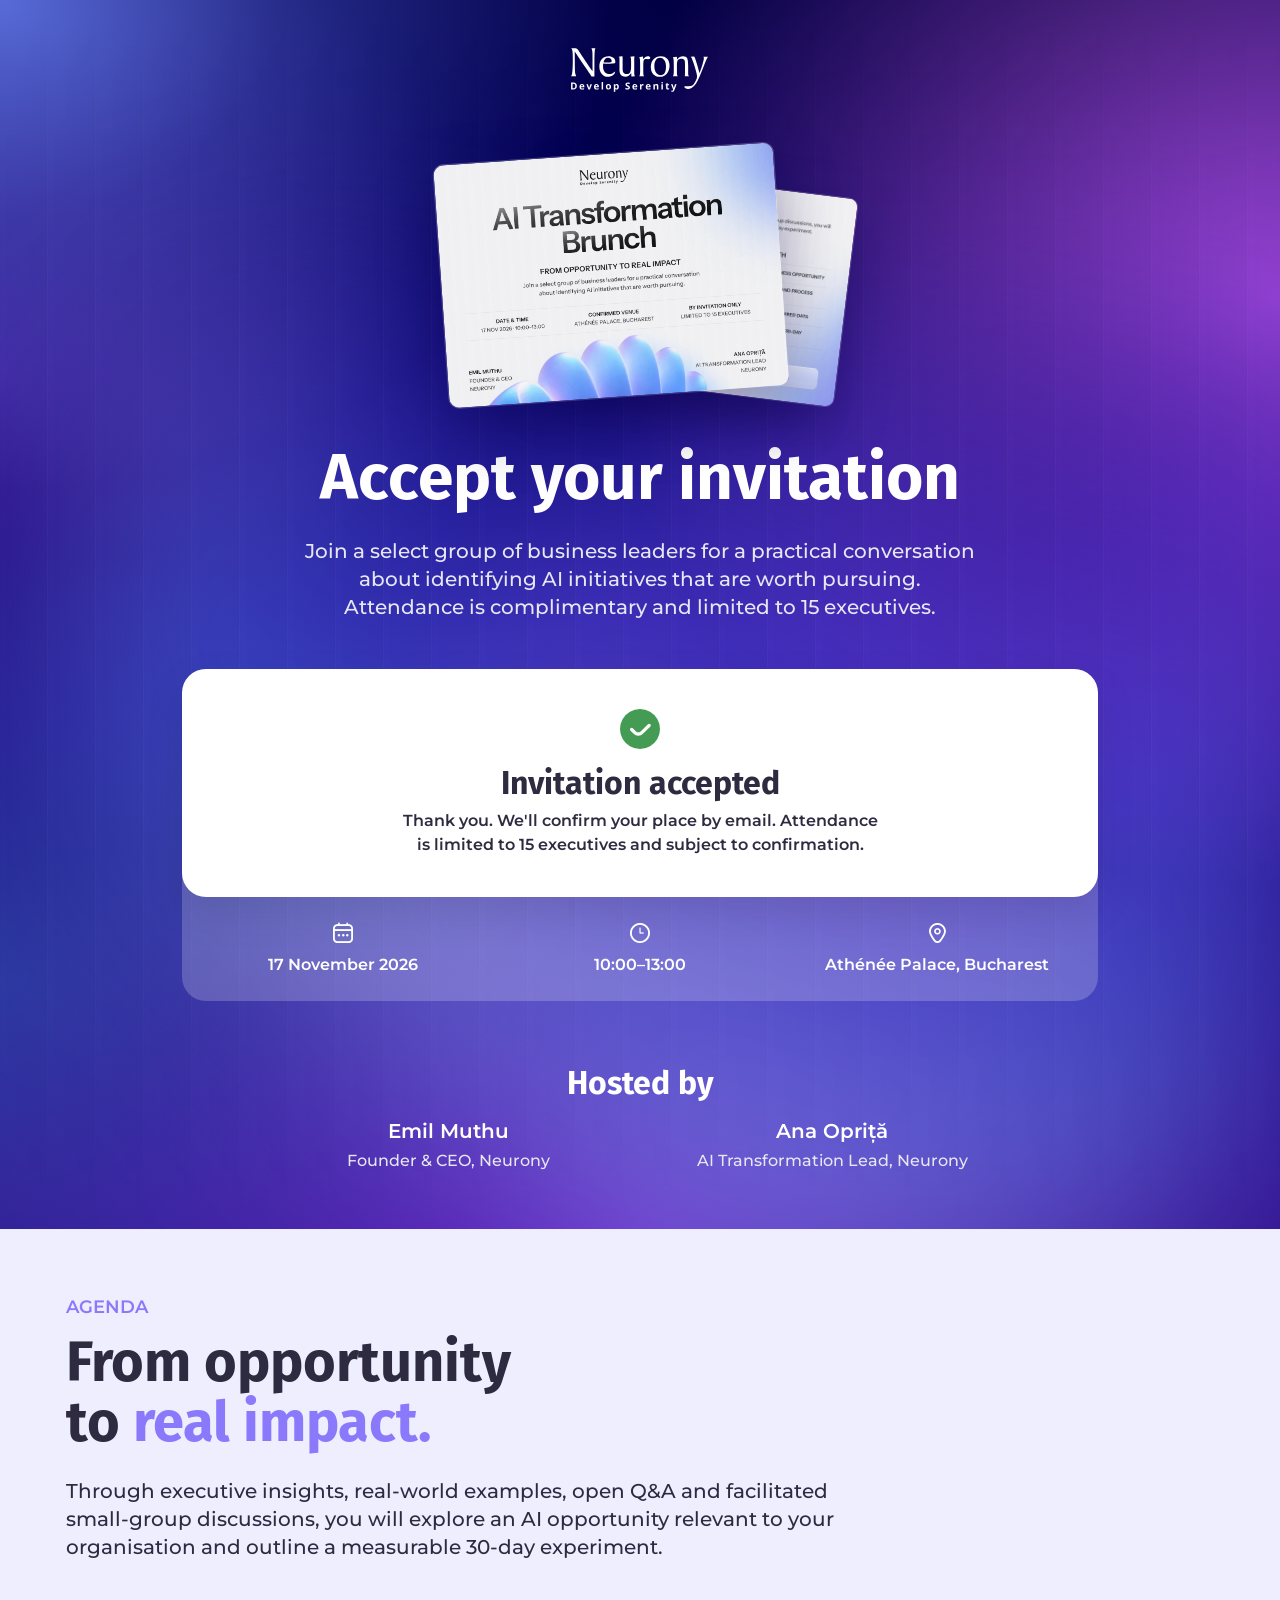
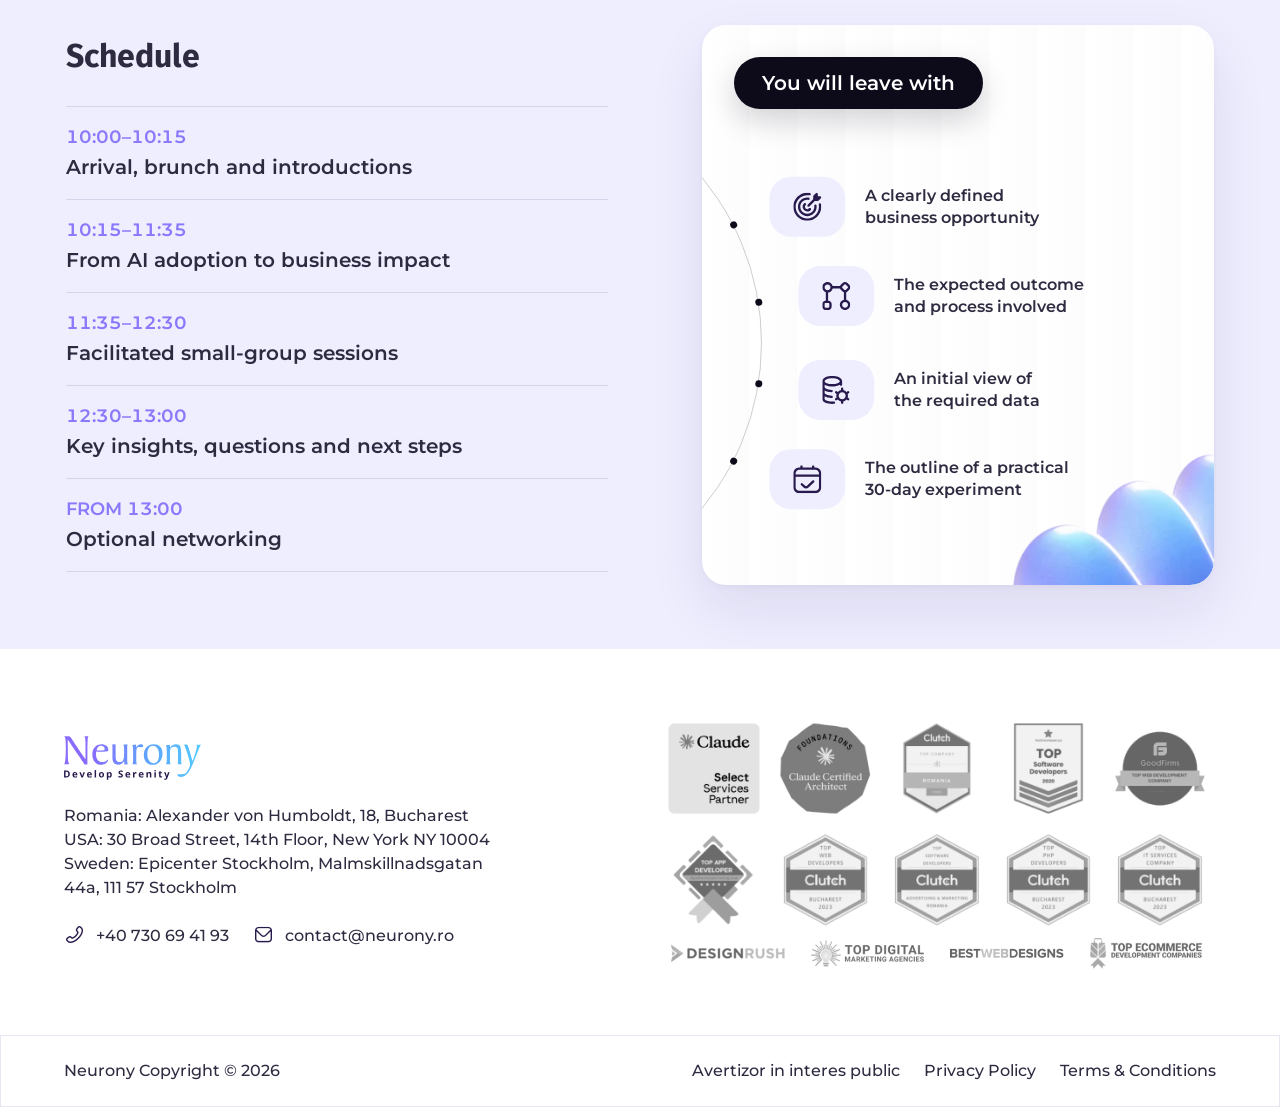
==== site/confirmed.html @ fe532a2b "AI Transformation Brunch landing page Invite and confirmation pages built from the Claude Design exp" ====
<!doctype html>
<html lang="en">
<head>
<meta charset="utf-8">
<meta name="viewport" content="width=device-width, initial-scale=1">
<title>Invitation accepted · AI Transformation Brunch · Neurony</title>
<meta name="description" content="Join a select group of business leaders on 17 November 2026 at Athénée Palace, Bucharest, for a practical conversation about AI initiatives worth pursuing.">
<meta name="robots" content="noindex">
<link rel="icon" href="favicon.svg" type="image/svg+xml">
<link rel="icon" href="favicon-32.png" sizes="32x32" type="image/png">
<link rel="apple-touch-icon" href="apple-touch-icon.png">
<meta name="theme-color" content="#070066">
<link rel="preconnect" href="https://fonts.googleapis.com">
<link rel="preconnect" href="https://fonts.gstatic.com" crossorigin>
<link rel="stylesheet" href="https://fonts.googleapis.com/css2?family=Fira+Sans:wght@500;600;700&amp;family=Montserrat:wght@500;600;700&amp;display=swap">
<link rel="stylesheet" href="css/neurony-base.css">
<link rel="stylesheet" href="css/brunch.css">
<script src="js/brunch.js" defer></script>
<style>body { margin: 0; }</style>
</head>
<body>
<div class="nw-page br-page">
<div class="nw-root">
<section class="br-hero nw-section">
<div aria-hidden="true" class="br-hero__bg">
<img alt="" class="br-hero__fan" src="img/brunch-fan.webp"/>
<span class="br-hero__lines"></span>
</div>
<div class="br-hero__inner">
<a aria-label="Neurony home" class="br-logo" href="index.html"><span aria-label="Neurony, Develop Serenity" class="nw-logo nw-logo--nav" role="img"><svg fill="none" viewbox="0 0 126 40" xmlns="http://www.w3.org/2000/svg"><g clip-path="url(#nw5_clip0_3077_2785)"><path d="M18.6353 0.131592C19.0101 0.631367 19.26 1.50597 19.3849 2.7554C19.6348 4.00483 19.6348 6.37876 19.6348 10.0021V21.1221C17.3858 18.1234 14.5121 13.8754 10.8888 8.37785C9.26452 6.00393 8.14003 4.25472 7.39037 3.13023C7.26543 2.88035 7.01554 2.63046 6.8906 2.25563C5.89106 0.881252 5.01645 0.131592 4.26679 0.131592H0.143663C0.76838 0.506424 1.14321 1.38103 1.26815 2.63046C1.51804 3.75495 1.64298 6.5037 1.64298 10.5019C1.64298 15.1248 1.51804 18.7481 1.26815 21.1221C1.01827 23.496 0.643436 25.1203 0.143663 25.745H4.76657C4.39174 24.9953 4.01691 23.9958 3.76702 22.7463C3.64208 21.372 3.51713 19.123 3.51713 15.9994L3.39219 3.13023C5.76611 6.62865 8.63981 11.0017 12.1382 16.1243C15.7616 21.247 17.8856 24.4955 18.7602 25.8699H21.384V12.6259C21.384 7.75314 21.509 4.62955 21.6339 3.00529C21.7589 1.50597 22.0087 0.506424 22.3836 0.131592H18.6353ZM99.3486 8.12797C98.474 8.62774 97.5994 9.3774 96.8498 10.3769L96.7248 8.87762C96.7248 8.50279 96.7248 8.25291 96.5999 7.87808L92.9765 8.25291C93.2264 8.50279 93.4763 9.00257 93.6012 10.0021C93.7262 10.8767 93.8511 12.7509 93.8511 15.6246V20.6223C93.8511 22.4964 93.7262 23.7459 93.6012 24.3706C93.4763 24.9953 93.2264 25.4951 92.9765 25.745H97.5994C97.2246 25.4951 96.9747 24.9953 96.8498 24.3706C96.7248 23.7459 96.7248 22.4964 96.7248 20.6223V16.874C96.7248 13.6255 96.9747 11.7513 97.5994 10.8767C98.2241 10.1271 99.2237 9.62728 100.723 9.62728C101.972 9.62728 102.847 10.0021 103.347 10.6268C103.847 11.1266 104.096 12.6259 104.096 14.8749V15.7495C104.096 17.7486 104.096 19.4978 104.096 21.1221C104.096 22.7463 103.972 24.2456 103.972 25.745H107.845C107.47 25.4951 107.22 25.1203 107.095 24.4955C106.97 23.9958 106.97 23.1212 106.97 21.7468V16.4992C106.97 12.7509 106.595 10.252 105.971 9.12751C105.346 8.00302 104.096 7.3783 102.472 7.3783C101.223 7.3783 100.223 7.62819 99.3486 8.12797ZM75.3595 10.1271C73.7353 11.8763 72.8607 14.2502 72.8607 17.1239C72.8607 19.9976 73.6103 22.2466 75.1096 23.8708C76.484 25.3701 78.4831 26.2447 81.1069 26.2447C83.8557 26.2447 85.9797 25.2452 87.479 23.371C89.1033 21.4969 89.9779 18.998 89.9779 15.8744C89.9779 13.2506 89.2282 11.1266 87.8539 9.62728C86.3545 8.12796 84.4804 7.3783 81.8566 7.3783C79.2328 7.3783 77.1087 8.25291 75.3595 10.1271ZM77.7335 22.4964C76.609 20.9971 76.1092 18.8731 76.1092 16.3742C76.1092 13.8754 76.609 12.1261 77.4836 10.8767C78.3582 9.50234 79.6076 8.87762 81.2319 8.87762C82.8561 8.87762 84.1056 9.62728 85.23 11.1266C86.2296 12.6259 86.7294 14.5001 86.7294 16.874C86.7294 19.4978 86.3545 21.372 85.4799 22.7463C84.7303 23.9958 83.4808 24.7454 81.9815 24.7454C80.2323 24.7454 78.733 23.9958 77.7335 22.4964ZM67.8629 8.12797C67.2382 8.50279 66.6135 9.25245 65.9888 10.252C65.9888 10.0021 65.9888 9.75223 65.8638 9.3774C65.8638 8.37785 65.614 7.75313 65.2391 7.75313C65.2391 7.75313 64.7393 7.87808 64.1146 8.00302C63.365 8.12796 62.7403 8.25291 62.2405 8.25291C62.6153 8.50279 62.7402 9.00257 62.8652 9.87717C62.9901 10.7518 63.1151 12.7509 63.1151 15.6246V20.6223C63.1151 22.4964 62.9901 23.7459 62.8652 24.3706C62.7402 24.9953 62.6153 25.4951 62.2405 25.745H66.8634C66.4885 25.4951 66.2387 24.9953 66.1137 24.3706C66.1137 23.7459 65.9888 22.7463 65.9888 21.247V16.2493C65.9888 13.5005 66.1137 11.8763 66.4886 11.1266C66.8634 10.3769 67.4881 10.0021 68.6126 10.0021L70.7366 10.1271C71.2364 10.1271 71.7362 10.0021 71.9861 9.75223C72.2359 9.62729 72.3609 9.25245 72.3609 8.87762C72.3609 8.50279 72.111 8.12796 71.7362 7.87808C71.3613 7.50325 70.8616 7.3783 70.2368 7.3783C69.3622 7.3783 68.6126 7.62819 67.8629 8.12797ZM53.9942 7.87808C54.3691 8.12796 54.494 8.50279 54.6189 9.12751C54.7439 9.62728 54.8688 10.6268 54.8688 12.0012V16.6241C54.8688 19.3729 54.494 21.247 53.8693 22.2466C53.3695 23.2461 52.245 23.7459 50.7457 23.7459C49.4963 23.7459 48.4967 23.371 47.9969 22.4964C47.3722 21.7468 47.1223 20.2475 47.1223 18.3733V8.87762C47.1223 8.25291 47.1223 7.87808 46.9974 7.62819C46.8725 7.50325 46.7475 7.3783 46.3727 7.3783C46.3727 7.3783 46.2477 7.3783 46.2477 7.50325L43.499 7.87808C43.7489 8.00302 43.9988 8.25291 44.1237 8.50279C44.2486 8.62774 44.2486 9.00257 44.2486 9.50234C44.2486 9.50234 44.2486 9.75223 44.2486 10.1271C44.2486 12.2511 44.2486 14.5001 44.2486 16.7491V17.4987C44.2486 19.3729 44.2486 20.7472 44.3736 21.6218C44.4985 22.3715 44.7484 23.1212 44.9983 23.6209C45.4981 24.4955 45.9979 25.1203 46.8725 25.4951C47.6221 25.9949 48.6217 26.2447 49.6212 26.2447C50.6208 26.2447 51.7452 25.8699 52.6198 25.2452C53.6194 24.6205 54.3691 23.8708 54.9938 22.7463L55.1187 25.745C55.1187 25.8699 55.1187 25.9949 55.2437 25.9949L58.4922 25.745C58.2423 25.4951 57.9924 24.9953 57.8675 24.2456C57.7425 23.6209 57.7425 22.3715 57.7425 20.4974V18.3733C57.7425 15.9994 57.7425 13.8754 57.7425 11.8763C57.7425 9.87717 57.8675 8.50279 57.8675 7.3783L53.9942 7.87808ZM28.2559 10.0021C26.6316 11.6264 25.882 14.0003 25.882 16.874C25.882 19.7477 26.6316 21.9967 28.131 23.6209C29.5053 25.3701 31.3795 26.2447 33.7534 26.2447C35.5026 26.2447 37.0019 25.745 38.2514 24.8704C39.5008 23.8708 40.2505 22.8713 40.2505 21.8717V21.372C39.3759 22.1216 38.6262 22.7463 37.7516 23.1212C37.0019 23.496 36.0024 23.7459 35.1278 23.7459C33.2536 23.7459 31.8793 22.9962 30.7548 21.7468C29.7552 20.4974 29.2555 18.6232 29.2555 16.4992C29.2555 15.9994 29.2555 15.6246 29.2555 15.2497C29.3804 14.8749 29.3804 14.5001 29.5053 14.1252C30.0051 14.2502 30.5049 14.2502 31.0047 14.2502C31.6294 14.2502 32.379 14.2502 33.3786 14.2502C36.752 14.2502 38.7511 14.1252 39.3759 13.8754C40.1255 13.7504 40.5003 13.2506 40.5003 12.6259C40.5003 11.1266 39.8756 9.87717 38.7511 8.87762C37.6266 7.87808 36.1273 7.3783 34.2532 7.3783C31.7543 7.3783 29.7552 8.25291 28.2559 10.0021ZM31.1296 10.0021C31.8793 9.12751 32.7539 8.75268 33.8784 8.75268C34.753 8.75268 35.6276 9.00257 36.2523 9.62728C36.877 10.252 37.1269 10.8767 37.1269 11.7513C37.1269 12.2511 37.0019 12.6259 36.5022 12.8758C36.1273 13.0008 35.0028 13.1257 33.2536 13.1257H31.0047L29.7552 13.0008C29.8802 11.7513 30.3799 10.7518 31.1296 10.0021ZM111.968 7.62819L109.219 8.00302C109.469 8.12796 109.844 8.50279 110.219 9.12751C110.469 9.75223 110.968 11.1266 111.718 13.2506C112.718 16.1243 113.467 18.8731 114.217 21.372C114.842 23.7459 115.091 25.3701 115.091 25.8699C115.091 26.7445 114.842 27.869 114.217 29.2434C113.717 30.4928 112.967 31.7422 111.968 32.9917C111.468 33.6164 110.843 34.1162 110.219 34.3661C109.594 34.6159 108.594 34.7409 107.22 34.7409H105.471C104.596 34.7409 104.096 34.7409 103.847 34.8658C103.597 34.9908 103.472 35.1157 103.472 35.3656C103.472 35.9903 103.847 36.3652 104.471 36.74C105.096 37.1148 105.971 37.3647 106.845 37.3647C109.094 37.3647 111.093 36.2402 112.967 33.9912C114.717 31.8672 116.841 27.7441 119.09 21.7468C119.589 20.3724 120.339 18.6232 121.214 16.4992C122.963 11.7513 124.212 8.87762 125.087 7.87808H120.964C121.089 8.12796 121.089 8.37785 121.214 8.62774C121.214 8.87762 121.339 9.12751 121.339 9.3774C121.339 10.252 120.964 11.8763 120.214 14.3751C119.465 16.874 118.59 19.7477 117.34 22.9962C116.841 21.1221 116.091 18.6232 115.341 15.7495C113.842 10.3769 112.843 7.62819 112.343 7.62819H111.968Z" fill="white"></path><path clip-rule="evenodd" d="M41.8153 32.8332C42.3868 32.8333 42.8424 33.0566 43.1639 33.5031C43.4943 33.9408 43.6551 34.5659 43.6551 35.3518C43.6551 35.8697 43.5744 36.3252 43.4227 36.7092C43.2708 37.0933 43.0562 37.3887 42.7703 37.5852C42.4935 37.7904 42.163 37.8889 41.7791 37.8889C41.2077 37.8888 40.7609 37.6746 40.4305 37.2639H40.3592C40.4038 37.6742 40.4305 37.9063 40.4305 37.969V39.9426H39.0994V32.9221H40.1805L40.368 33.5568H40.4305C40.7431 33.0745 41.1989 32.8332 41.8153 32.8332ZM41.3865 33.8957C41.0562 33.8957 40.8148 33.9942 40.6629 34.1994C40.5111 34.4049 40.4394 34.7359 40.4305 35.2004V35.343C40.4305 35.8698 40.5112 36.2446 40.6629 36.468C40.8237 36.6913 41.0647 36.8078 41.4041 36.8078C42.0026 36.8078 42.2977 36.3167 42.2977 35.3342C42.2977 34.8519 42.2259 34.4943 42.074 34.2531C41.9312 34.0121 41.699 33.8958 41.3865 33.8957Z" fill="white" fill-rule="evenodd"></path><path d="M93.7 35.6643C93.7804 35.9054 93.8344 36.1825 93.8612 36.5129H93.8885C93.9242 36.2093 93.9867 35.9321 94.076 35.6643L94.9774 32.9221H96.4071L94.3436 38.425C94.1561 38.9338 93.8881 39.3086 93.5311 39.5676C93.1828 39.8176 92.7718 39.9425 92.3074 39.9426C92.0752 39.9426 91.8511 39.916 91.6278 39.8713V38.8176C91.7885 38.8533 91.9676 38.8713 92.1551 38.8713C92.3873 38.8713 92.5927 38.7994 92.7713 38.6565C92.9499 38.5136 93.0842 38.2997 93.1824 38.0051L93.2625 37.7639L91.324 32.9221H92.7801L93.7 35.6643Z" fill="white"></path><path clip-rule="evenodd" d="M10.0262 32.8332C10.714 32.8332 11.2505 33.03 11.6346 33.4231C12.0184 33.816 12.2146 34.3516 12.2147 35.0481V35.6916H9.07111C9.08009 36.0665 9.19592 36.37 9.40119 36.5754C9.61556 36.7898 9.91081 36.8977 10.286 36.8977C10.5805 36.8976 10.8572 36.8703 11.116 36.8078C11.384 36.7453 11.6525 36.6469 11.9383 36.5129V37.5402C11.7062 37.6563 11.456 37.7454 11.1971 37.799C10.9292 37.8615 10.6074 37.8889 10.2235 37.8889C9.43743 37.8889 8.82924 37.6742 8.38264 37.2365C7.94516 36.8078 7.7225 36.1914 7.72248 35.3967C7.72248 34.5749 7.92781 33.9497 8.33869 33.5031C8.74056 33.0567 9.30292 32.8333 10.0262 32.8332ZM10.036 33.7795C9.75907 33.7795 9.5356 33.8694 9.37482 34.0481C9.21408 34.2267 9.1243 34.4765 9.09748 34.8068H10.9647C10.9646 34.4767 10.8753 34.2266 10.7059 34.0481C10.5452 33.8695 10.3216 33.7796 10.036 33.7795Z" fill="white" fill-rule="evenodd"></path><path clip-rule="evenodd" d="M23.2615 32.8332C23.9493 32.8332 24.4859 33.03 24.8699 33.4231C25.2537 33.816 25.45 34.3517 25.45 35.0481V35.6916H22.3065C22.3154 36.0665 22.4313 36.37 22.6365 36.5754C22.8509 36.7898 23.1462 36.8977 23.5213 36.8977C23.8158 36.8976 24.0925 36.8703 24.3514 36.8078C24.6194 36.7453 24.8878 36.6469 25.1737 36.5129V37.5402C24.9416 37.6563 24.6913 37.7454 24.4324 37.799C24.1646 37.8615 23.8427 37.8889 23.4588 37.8889C22.6728 37.8889 22.0646 37.6742 21.618 37.2365C21.1805 36.8078 20.9578 36.1915 20.9578 35.3967C20.9578 34.5749 21.1632 33.9497 21.574 33.5031C21.9759 33.0567 22.5383 32.8333 23.2615 32.8332ZM23.2703 33.7795C22.9937 33.7796 22.7709 33.8696 22.6102 34.0481C22.4494 34.2267 22.3597 34.4765 22.3328 34.8068H24.2C24.2 34.4765 24.1099 34.2267 23.9403 34.0481C23.7795 33.8695 23.5561 33.7795 23.2703 33.7795Z" fill="white" fill-rule="evenodd"></path><path clip-rule="evenodd" d="M34.2127 32.8332C34.6771 32.8332 35.0967 32.9315 35.4539 33.1369C35.8112 33.3424 36.0886 33.6368 36.2762 34.0119C36.4637 34.396 36.5613 34.8427 36.5613 35.3518C36.5613 36.1467 36.3562 36.7634 35.9363 37.219C35.5165 37.6655 34.9356 37.8889 34.1854 37.8889C33.7211 37.8888 33.3013 37.7817 32.9442 37.5764C32.5869 37.3709 32.3184 37.0757 32.1219 36.6916C31.9344 36.3076 31.8367 35.8608 31.8367 35.3518C31.8368 34.557 32.0421 33.9409 32.4617 33.4943C32.8726 33.0567 33.4624 32.8332 34.2127 32.8332ZM34.1942 33.9045C33.8372 33.9046 33.5873 34.021 33.4266 34.2619C33.2748 34.5031 33.1942 34.8695 33.1942 35.3518C33.1942 35.834 33.2748 36.2003 33.4266 36.4504C33.5874 36.6916 33.8466 36.8166 34.2039 36.8166C34.561 36.8165 34.8108 36.6915 34.9715 36.4504C35.1233 36.2003 35.2039 35.8341 35.2039 35.3518C35.2039 34.8695 35.1233 34.512 34.9715 34.2619C34.8107 34.021 34.5513 33.9045 34.1942 33.9045Z" fill="white" fill-rule="evenodd"></path><path d="M51.8973 31.3322C52.2278 31.3322 52.5409 31.3681 52.8446 31.4484C53.1482 31.5288 53.4604 31.6366 53.7908 31.7795L53.3533 32.8332C53.0142 32.6904 52.7288 32.5919 52.5145 32.5383C52.2913 32.4847 52.0676 32.4582 51.8533 32.4582C51.5943 32.4582 51.3975 32.5208 51.2635 32.6369C51.1297 32.753 51.0585 32.9134 51.0584 33.1008C51.0584 33.2168 51.085 33.324 51.1385 33.4133C51.201 33.5026 51.2811 33.5927 51.4061 33.6731C51.5222 33.7534 51.8081 33.9051 52.2635 34.1193C52.8618 34.4051 53.2638 34.691 53.4871 34.9768C53.7104 35.2625 53.8181 35.6108 53.8182 36.0305C53.8182 36.6021 53.6129 37.0584 53.202 37.3889C52.7822 37.7193 52.2099 37.8889 51.4686 37.8889C50.79 37.8888 50.1828 37.755 49.6649 37.5051V36.2453C50.0935 36.4418 50.46 36.5761 50.7547 36.6565C51.0582 36.7278 51.326 36.7717 51.576 36.7717C51.8706 36.7717 52.094 36.7098 52.2547 36.6027C52.4155 36.4866 52.4959 36.3163 52.4959 36.093C52.4959 35.9681 52.4599 35.8611 52.3885 35.7629C52.3171 35.6647 52.2187 35.566 52.0848 35.4768C51.9506 35.3874 51.674 35.2443 51.2547 35.0481C50.8706 34.8605 50.5752 34.6914 50.3787 34.5217C50.1823 34.352 50.031 34.1551 49.9149 33.9318C49.7987 33.7085 49.7362 33.4494 49.7362 33.1457C49.7362 32.583 49.9324 32.1362 50.3074 31.8147C50.6915 31.4932 51.2186 31.3323 51.8973 31.3322Z" fill="white"></path><path clip-rule="evenodd" d="M58.3182 32.8332C59.006 32.8332 59.5425 33.03 59.9266 33.4231C60.3104 33.816 60.5066 34.3517 60.5067 35.0481V35.6916H57.3631C57.3721 36.0666 57.4879 36.37 57.6932 36.5754C57.9076 36.7898 58.2028 36.8977 58.5779 36.8977C58.8725 36.8976 59.1492 36.8703 59.408 36.8078C59.676 36.7453 59.9445 36.6469 60.2303 36.5129V37.5402C59.9981 37.6564 59.7471 37.7454 59.4881 37.799C59.2203 37.8615 58.8991 37.8889 58.5154 37.8889C57.7294 37.8889 57.1212 37.6742 56.6746 37.2365C56.2371 36.8078 56.0145 36.1915 56.0145 35.3967C56.0145 34.5749 56.2198 33.9497 56.6307 33.5031C57.0326 33.0567 57.5949 32.8333 58.3182 32.8332ZM58.327 33.7795C58.0503 33.7796 57.8275 33.8696 57.6668 34.0481C57.5061 34.2267 57.4163 34.4765 57.3895 34.8068H59.2567C59.2566 34.4765 59.1666 34.2267 58.9969 34.0481C58.8361 33.8695 58.6127 33.7795 58.327 33.7795Z" fill="white" fill-rule="evenodd"></path><path clip-rule="evenodd" d="M70.5281 32.8332C71.2158 32.8333 71.7515 33.0301 72.1356 33.4231C72.5195 33.816 72.7166 34.3516 72.7166 35.0481V35.6916H69.5721C69.5811 36.0664 69.697 36.37 69.9022 36.5754C70.1165 36.7898 70.4118 36.8977 70.7869 36.8977C71.0817 36.8977 71.359 36.8703 71.618 36.8078C71.8858 36.7453 72.1536 36.6468 72.4393 36.5129V37.5402C72.2071 37.6563 71.957 37.7454 71.6981 37.799C71.4301 37.8616 71.1085 37.8889 70.7244 37.8889C69.9385 37.8889 69.3312 37.6742 68.8846 37.2365C68.4469 36.8078 68.2235 36.1916 68.2235 35.3967C68.2235 34.575 68.4288 33.9497 68.8397 33.5031C69.2416 33.0565 69.8046 32.8332 70.5281 32.8332ZM70.5369 33.7795C70.26 33.7795 70.0366 33.8694 69.8758 34.0481C69.7151 34.2267 69.6253 34.4765 69.5985 34.8068H71.4656C71.4656 34.4766 71.3764 34.2266 71.2069 34.0481C71.0461 33.8694 70.8227 33.7795 70.5369 33.7795Z" fill="white" fill-rule="evenodd"></path><path d="M88.1805 32.9221H89.5467V33.9231H88.1805V36.2717C88.1805 36.4591 88.2336 36.6023 88.3406 36.6916C88.4478 36.7809 88.591 36.8254 88.7606 36.8254C88.9928 36.8254 89.2699 36.7723 89.6004 36.674V37.6652C89.2699 37.8082 88.8591 37.8889 88.3768 37.8889C87.8498 37.8889 87.4568 37.7545 87.2156 37.4865C86.9745 37.2096 86.8494 36.8076 86.8494 36.2717V33.9231H86.2147V33.3606L86.9471 32.9133L87.3319 31.8859H88.1805V32.9221Z" fill="white"></path><path clip-rule="evenodd" d="M2.07502 31.4221C3.11999 31.4221 3.92429 31.6985 4.49592 32.2434C5.07641 32.7971 5.36213 33.5656 5.36213 34.5481C5.36213 35.602 5.06703 36.4064 4.46857 36.9602C3.8702 37.5227 3.00382 37.799 1.87873 37.799H0.0740433V31.4221H2.07502ZM1.42268 36.6828H2.00373C3.30746 36.6827 3.95966 35.9861 3.95979 34.5842C3.95979 33.2176 3.35214 32.5295 2.14631 32.5295H1.42268V36.6828Z" fill="white" fill-rule="evenodd"></path><path d="M16.367 35.7004C16.4741 36.0575 16.5365 36.3879 16.5633 36.7004H16.5906C16.6085 36.4236 16.6709 36.0843 16.7869 35.7004L17.7244 32.9221H19.118L17.2606 37.799H15.8934L14.036 32.9221H15.4295L16.367 35.7004Z" fill="white"></path><path d="M29.2977 37.799H27.9666V31.0109H29.2977V37.799Z" fill="white"></path><path d="M65.7479 32.8332C65.9263 32.8332 66.0781 32.8416 66.1942 32.8684L66.0965 34.1193C65.9893 34.0926 65.8548 34.0744 65.7029 34.0744C65.2743 34.0745 64.9439 34.1822 64.7117 34.4055C64.4707 34.6198 64.3543 34.9237 64.3543 35.3166V37.799H63.0233V32.9221H64.033L64.2293 33.7443H64.2918C64.4436 33.4675 64.6491 33.2529 64.908 33.0832C65.1671 32.9135 65.4442 32.8332 65.7479 32.8332Z" fill="white"></path><path d="M78.0028 32.8332C78.5742 32.8332 79.0029 32.9848 79.2977 33.2883C79.5924 33.6009 79.7351 34.0388 79.7352 34.6193V37.799H78.4051V34.9504C78.4051 34.602 78.3417 34.334 78.2166 34.1643C78.0916 33.9857 77.8957 33.8958 77.619 33.8957C77.2528 33.8957 76.9751 34.0207 76.8143 34.2707C76.6446 34.5208 76.5643 34.9325 76.5643 35.5041V37.799H75.2342V32.9221H76.2518L76.4305 33.5481H76.5018C76.6535 33.316 76.8592 33.137 77.118 33.0119C77.377 32.8958 77.6723 32.8332 78.0028 32.8332Z" fill="white"></path><path d="M83.8729 37.799H82.5418V32.9221H83.8729V37.799Z" fill="white"></path><path d="M83.2117 31.0109C83.6941 31.0109 83.9354 31.2256 83.9354 31.6633C83.9353 31.8686 83.8727 32.0297 83.7567 32.1457C83.6316 32.2617 83.4527 32.3147 83.2117 32.3147C82.7296 32.3146 82.4882 32.1007 82.4881 31.6633C82.4881 31.2257 82.7295 31.011 83.2117 31.0109Z" fill="white"></path></g><defs><clippath id="nw5_clip0_3077_2785"><rect fill="white" height="40" width="125.098"></rect></clippath></defs></svg></span></a>
<div aria-label="The AI Transformation Brunch invitation: front page and agenda" class="br-invite" role="img">
<img alt="" class="br-invite__page br-invite__page--back" src="img/brunch-invite-agenda.webp"/>
<img alt="" class="br-invite__page br-invite__page--front" src="img/brunch-invite-front.webp"/>
</div>
<div class="br-copy">
<h1 class="nw-h1 nw-text-default">Accept your invitation</h1>
<p class="nw-body-l-m nw-text-subtle br-copy__lead">Join a select group of business leaders for a practical conversation about identifying AI initiatives that are worth pursuing. Attendance is complimentary and limited to 15 executives.</p>
</div>
<div class="br-cta" id="br-reserve">
<div class="br-signup">
<div class="br-done" role="status">
<span class="br-done__icon"><svg aria-hidden="true" viewbox="0 0 300 300"><path d="M150 300Q109 300 74.5 280.0Q40 260 20.0 225.5Q0 191 0.0 150.0Q0 109 20.0 74.5Q40 40 74.5 20.0Q109 0 150.0 0.0Q191 0 225.5 20.0Q260 40 280.0 74.5Q300 109 300.0 150.0Q300 191 280.0 225.5Q260 260 225.5 280.0Q191 300 150 300ZM228 169 172 114Q158 100 137.5 100.0Q117 100 102 114L79 137Q75 141 75.0 146.0Q75 151 78.5 155.0Q82 159 87.5 159.0Q93 159 96 155L120 132Q127 125 137.0 125.0Q147 125 155 132L210 186Q214 190 219.0 190.0Q224 190 227.5 186.5Q231 183 231.0 177.5Q231 172 228 169Z" fill="currentColor" transform="matrix(1 0 0 -1 0 300)"></path></svg></span>
<div class="br-signup__copy">
<h2 class="nw-h3 nw-text-inverse">Invitation accepted</h2>
<p class="nw-body-m nw-text-inverse">Thank you. We'll confirm your place by email. Attendance is limited to 15 executives and subject to confirmation.</p>
</div>
</div>
</div>
<ul class="br-features">
<li><span aria-hidden="true" class="nw-icon" data-icon="calendar" style="--nw-icon-size: 24;"></span><span class="nw-body-m">17 November 2026</span></li>
<li><span aria-hidden="true" class="nw-icon" data-icon="clock-three" style="--nw-icon-size: 24;"></span><span class="nw-body-m">10:00–13:00</span></li>
<li><span aria-hidden="true" class="nw-icon" data-icon="marker" style="--nw-icon-size: 24;"></span><span class="nw-body-m">Athénée Palace, Bucharest</span></li>
</ul>
</div>
<div class="br-details">
<h2 class="nw-h3 nw-text-default br-details__label">Hosted by</h2>
<div class="br-details__item"><p class="nw-body-l nw-text-default">Emil Muthu</p><p class="nw-body-m-m nw-text-subtle">Founder &amp; CEO, Neurony</p></div>
<div class="br-details__item"><p class="nw-body-l nw-text-default">Ana Opriță</p><p class="nw-body-m-m nw-text-subtle">AI Transformation Lead, Neurony</p></div>
</div>
</div>
</section>
<section class="br-agenda nw-section nw-pad-y-s nw-bg-brand-subtle">
<div class="br-title">
<p class="nw-eyebrow nw-text-brand">Agenda</p>
<h2 class="nw-h2 nw-text-inverse">From opportunity to <span class="nw-text-brand">real impact.</span></h2>
<p class="nw-body-l-m nw-text-inverse br-title__lead">Through executive insights, real-world examples, open Q&amp;A and facilitated small-group discussions, you will explore an AI opportunity relevant to your organisation and outline a measurable 30-day experiment.</p>
</div>
<div class="br-cols">
<div class="br-col">
<h3 class="nw-h3 nw-text-inverse">Schedule</h3>
<ol class="br-sched">
<li class="br-sched__row"><span class="br-sched__time nw-eyebrow nw-text-brand">10:00–10:15</span><span class="br-sched__what">Arrival, brunch and introductions</span></li>
<li class="br-sched__row"><span class="br-sched__time nw-eyebrow nw-text-brand">10:15–11:35</span><span class="br-sched__what">From AI adoption to business impact</span></li>
<li class="br-sched__row"><span class="br-sched__time nw-eyebrow nw-text-brand">11:35–12:30</span><span class="br-sched__what">Facilitated small-group sessions</span></li>
<li class="br-sched__row"><span class="br-sched__time nw-eyebrow nw-text-brand">12:30–13:00</span><span class="br-sched__what">Key insights, questions and next steps</span></li>
<li class="br-sched__row"><span class="br-sched__time nw-eyebrow nw-text-brand">From 13:00</span><span class="br-sched__what">Optional networking</span></li>
</ol>
</div>
<div class="br-col">
<div class="br-lw">
<span aria-hidden="true" class="br-lw__bg">
<span class="br-lw__lines"></span>
<span class="br-lw__fan"><img alt="" src="img/brunch-fan.webp"/></span>
</span>
<h3 class="br-lw__title">You will leave with</h3>
<span aria-hidden="true" class="br-lw__arc"></span>
<ul class="br-lw__wheel">
<li class="br-lw__item" style="--a: -27;"><span aria-hidden="true" class="br-lw__tick"></span><span class="br-lw__row"><span class="br-lw__chip"><svg aria-hidden="true" class="br-row__svg" fill="currentColor" viewbox="0 0 24 24" xmlns="http://www.w3.org/2000/svg"><path d="M24,12c0,6.62-5.38,12-12,12S0,18.62,0,12,5.38,0,12,0c.73,0,1.47,.07,2.18,.2,.54,.1,.9,.62,.8,1.16-.1,.54-.62,.9-1.16,.8-.59-.11-1.21-.16-1.82-.16C6.49,2,2,6.49,2,12s4.49,10,10,10,10-4.49,10-10c0-.61-.06-1.22-.16-1.82-.1-.54,.26-1.06,.8-1.16,.55-.1,1.06,.26,1.16,.8,.13,.71,.2,1.45,.2,2.18ZM12.86,6.06c.55,.08,1.05-.3,1.13-.85s-.3-1.05-.85-1.13c-.38-.05-.76-.08-1.14-.08-4.41,0-8,3.59-8,8s3.59,8,8,8,8-3.59,8-8c0-.38-.03-.76-.08-1.14-.08-.55-.58-.93-1.13-.85-.55,.08-.93,.58-.85,1.13,.04,.28,.06,.57,.06,.86,0,3.31-2.69,6-6,6s-6-2.69-6-6,2.69-6,6-6c.29,0,.58,.02,.86,.06Zm-2.19,4.45c.41-.37,.45-1,.08-1.41-.37-.41-1-.45-1.41-.08-.85,.76-1.33,1.85-1.33,2.98,0,2.21,1.79,4,4,4,1.14,0,2.22-.49,2.98-1.33,.37-.41,.33-1.04-.08-1.41-.41-.37-1.04-.33-1.41,.08-.38,.42-.92,.67-1.49,.67-1.1,0-2-.9-2-2,0-.57,.24-1.11,.67-1.49Zm1.63-.22c-.39,.39-.39,1.02,0,1.41,.2,.2,.45,.29,.71,.29s.51-.1,.71-.29l4.71-4.71h2.59c.27,0,.52-.11,.71-.29l2-2c.29-.29,.37-.72,.22-1.09-.15-.37-.52-.62-.92-.62h-2V1c0-.4-.24-.77-.62-.92-.38-.16-.8-.07-1.09,.22l-2,2c-.19,.19-.29,.44-.29,.71v2.59l-4.71,4.71Z"></path></svg></span><span class="br-lw__label"><span class="br-lw__text">A clearly defined<br/>business opportunity</span></span></span></li>
<li class="br-lw__item" style="--a: -9;"><span aria-hidden="true" class="br-lw__tick"></span><span class="br-lw__row"><span class="br-lw__chip"><svg aria-hidden="true" class="br-row__svg" fill="currentColor" viewbox="0 0 24 24" xmlns="http://www.w3.org/2000/svg"><path d="m20.5,15.121v-6.357c.392-.142.762-.361,1.076-.675l1.564-1.564c1.145-1.145,1.145-3.007,0-4.151l-1.564-1.564c-1.146-1.146-3.008-1.144-4.151,0l-1.564,1.564c-.309.309-.531.677-.675,1.076h-6.322c-.476-1.973-2.245-3.449-4.363-3.449C2.019,0,0,2.019,0,4.5c0,1.953,1.258,3.602,3,4.224v7.276h-.199c-1.544,0-2.801,1.256-2.801,2.8v2.4c0,1.544,1.257,2.8,2.801,2.8h2.399c1.544,0,2.8-1.256,2.8-2.8v-2.4c0-1.544-1.256-2.8-2.8-2.8h-.2v-7.051c1.927-.217,3.492-1.635,3.895-3.501h6.29c.144.399.366.767.675,1.076l1.564,1.564c.314.314.683.533,1.075.675v6.357c-2,.457-3.5,2.242-3.5,4.379,0,2.481,2.019,4.5,4.5,4.5s4.5-2.019,4.5-4.5c0-2.137-1.5-3.922-3.5-4.379Zm-14.5,3.679v2.4c0,.441-.358.8-.8.8h-2.399c-.441,0-.801-.358-.801-.8v-2.4c0-.441.359-.8.801-.8h2.399c.441,0,.8.358.8.8Zm-1.5-11.8c-1.379,0-2.5-1.122-2.5-2.5s1.121-2.5,2.5-2.5,2.5,1.122,2.5,2.5-1.121,2.5-2.5,2.5Zm12.774-1.89c-.177-.177-.273-.412-.273-.662s.097-.485.273-.662l1.564-1.564c.177-.177.412-.274.662-.274s.484.097.661.274l1.564,1.564c.177.177.274.412.274.662s-.098.485-.274.662l-1.564,1.564c-.354.354-.971.353-1.323,0l-1.564-1.564Zm2.226,16.89c-1.379,0-2.5-1.121-2.5-2.5s1.121-2.5,2.5-2.5,2.5,1.121,2.5,2.5-1.121,2.5-2.5,2.5Z"></path></svg></span><span class="br-lw__label"><span class="br-lw__text">The expected outcome<br/>and process involved</span></span></span></li>
<li class="br-lw__item" style="--a: 9;"><span aria-hidden="true" class="br-lw__tick"></span><span class="br-lw__row"><span class="br-lw__chip"><svg aria-hidden="true" class="br-row__svg" fill="currentColor" viewbox="0 0 24 24" xmlns="http://www.w3.org/2000/svg"><path d="m22.696 19.134-.974-.562c.166-.497.278-1.019.278-1.572s-.111-1.075-.278-1.572l.974-.562c.478-.276.642-.888.366-1.366s-.887-.643-1.366-.366l-.973.562c-.705-.794-1.644-1.375-2.723-1.594v-1.101c0-.552-.448-1-1-1s-1 .448-1 1v1.101c-1.079.22-2.018.801-2.723 1.594l-.973-.562c-.48-.277-1.09-.111-1.366.366-.276.479-.112 1.09.366 1.366l.974.562c-.166.497-.278 1.019-.278 1.572s.111 1.075.278 1.572l-.974.562c-.478.276-.642.888-.366 1.366.278.482.896.639 1.366.366l.973-.562c.705.794 1.644 1.375 2.723 1.594v1.101c0 .553.448 1 1 1s1-.447 1-1v-1.101c1.079-.22 2.018-.801 2.723-1.594l.973.562c.47.273 1.088.116 1.366-.366.276-.479.112-1.09-.366-1.366zm-5.696.866c-1.654 0-3-1.346-3-3s1.346-3 3-3 3 1.346 3 3-1.346 3-3 3zm-7.086 1.939c-.457.039-.93.061-1.414.061-4.206 0-6.5-1.463-6.5-2.214v-2.328c1.426.886 3.515 1.458 5.969 1.534h.031c.538 0 .982-.428.999-.97.017-.552-.417-1.013-.969-1.03-3.736-.114-6.031-1.528-6.031-2.492v-2.042c1.426.886 3.515 1.458 5.969 1.534h.031c.538 0 .982-.428.999-.97.017-.552-.417-1.013-.969-1.03-3.736-.115-6.031-1.529-6.031-2.493v-2.041c1.535.954 3.835 1.541 6.5 1.541s4.965-.588 6.5-1.541v.041c0 .552.448 1 1 1s1-.448 1-1v-3c.002-2.564-3.652-4.499-8.498-4.499s-8.5 1.935-8.5 4.5v15.286c0 2.767 4.276 4.214 8.5 4.214.53 0 1.064-.022 1.586-.068.55-.048.958-.532.91-1.082-.048-.551-.53-.97-1.083-.91zm-1.414-19.939c3.968 0 6.5 1.48 6.5 2.5s-2.532 2.5-6.5 2.5-6.5-1.48-6.5-2.5 2.532-2.5 6.5-2.5z"></path></svg></span><span class="br-lw__label"><span class="br-lw__text">An initial view of<br/>the required data</span></span></span></li>
<li class="br-lw__item" style="--a: 27;"><span aria-hidden="true" class="br-lw__tick"></span><span class="br-lw__row"><span class="br-lw__chip"><svg aria-hidden="true" class="br-row__svg" fill="currentColor" viewbox="0 -300 300 300" xmlns="http://www.w3.org/2000/svg"><path d="M238 275H225V288Q225 293 221.5 296.5Q218 300 212.5 300.0Q207 300 203.5 296.5Q200 293 200 287V275H100V288Q100 293 96.5 296.5Q93 300 87.5 300.0Q82 300 78.5 296.5Q75 293 75 287V275H63Q46 275 31.5 266.5Q17 258 8.5 243.5Q0 229 0 212V63Q0 46 8.5 31.5Q17 17 31.5 8.5Q46 0 63 0H238Q254 0 268.5 8.5Q283 17 291.5 31.5Q300 46 300 63V213Q300 229 291.5 243.5Q283 258 268.5 266.5Q254 275 237 275ZM63 250H238Q253 250 264.0 239.0Q275 228 275 213V200H25V213Q25 228 36.0 239.0Q47 250 63 250ZM238 25H63Q47 25 36.0 36.0Q25 47 25 63V175H275V63Q275 47 264.0 36.0Q253 25 237 25ZM223 136Q226 132 226.0 127.0Q226 122 223 118L163 61Q153 50 137.0 50.0Q121 50 110 61L82 87Q79 91 78.5 96.0Q78 101 81.5 105.0Q85 109 90.5 109.0Q96 109 99 105L128 79Q132 75 137.0 75.0Q142 75 146 79L205 136Q209 140 214.0 139.5Q219 139 223 136Z" transform="scale(1,-1)"></path></svg></span><span class="br-lw__label"><span class="br-lw__text">The outline of a practical<br/>30-day experiment</span></span></span></li>
</ul>
</div>
</div>
</div>
</section>

  <!-- Footer: shared Neurony website footer (design system component) -->
  <footer class="nw-footer"><div class="nw-footer__inner"><div class="nw-footer__contact"><span aria-label="Neurony, Develop Serenity" class="nw-logo nw-logo--nav" role="img"><svg fill="none" viewbox="0 0 126 40" xmlns="http://www.w3.org/2000/svg"><g clip-path="url(#nw6_clip0_3077_2749)"><path d="M18.6353 0.131592C19.0101 0.631367 19.26 1.50597 19.3849 2.7554C19.6348 4.00483 19.6348 6.37876 19.6348 10.0021V21.1221C17.3858 18.1234 14.5121 13.8754 10.8888 8.37785C9.26452 6.00393 8.14003 4.25472 7.39037 3.13023C7.26543 2.88035 7.01554 2.63046 6.8906 2.25563C5.89106 0.881252 5.01645 0.131592 4.26679 0.131592H0.143663C0.76838 0.506424 1.14321 1.38103 1.26815 2.63046C1.51804 3.75495 1.64298 6.5037 1.64298 10.5019C1.64298 15.1248 1.51804 18.7481 1.26815 21.1221C1.01827 23.496 0.643436 25.1203 0.143663 25.745H4.76657C4.39174 24.9953 4.01691 23.9958 3.76702 22.7463C3.64208 21.372 3.51713 19.123 3.51713 15.9994L3.39219 3.13023C5.76611 6.62865 8.63981 11.0017 12.1382 16.1243C15.7616 21.247 17.8856 24.4955 18.7602 25.8699H21.384V12.6259C21.384 7.75314 21.509 4.62955 21.6339 3.00529C21.7589 1.50597 22.0087 0.506424 22.3836 0.131592H18.6353ZM99.3486 8.12797C98.474 8.62774 97.5994 9.3774 96.8498 10.3769L96.7248 8.87762C96.7248 8.50279 96.7248 8.25291 96.5999 7.87808L92.9765 8.25291C93.2264 8.50279 93.4763 9.00257 93.6012 10.0021C93.7262 10.8767 93.8511 12.7509 93.8511 15.6246V20.6223C93.8511 22.4964 93.7262 23.7459 93.6012 24.3706C93.4763 24.9953 93.2264 25.4951 92.9765 25.745H97.5994C97.2246 25.4951 96.9747 24.9953 96.8498 24.3706C96.7248 23.7459 96.7248 22.4964 96.7248 20.6223V16.874C96.7248 13.6255 96.9747 11.7513 97.5994 10.8767C98.2241 10.1271 99.2237 9.62728 100.723 9.62728C101.972 9.62728 102.847 10.0021 103.347 10.6268C103.847 11.1266 104.096 12.6259 104.096 14.8749V15.7495C104.096 17.7486 104.096 19.4978 104.096 21.1221C104.096 22.7463 103.972 24.2456 103.972 25.745H107.845C107.47 25.4951 107.22 25.1203 107.095 24.4955C106.97 23.9958 106.97 23.1212 106.97 21.7468V16.4992C106.97 12.7509 106.595 10.252 105.971 9.12751C105.346 8.00302 104.096 7.3783 102.472 7.3783C101.223 7.3783 100.223 7.62819 99.3486 8.12797ZM75.3595 10.1271C73.7353 11.8763 72.8607 14.2502 72.8607 17.1239C72.8607 19.9976 73.6103 22.2466 75.1096 23.8708C76.484 25.3701 78.4831 26.2447 81.1069 26.2447C83.8557 26.2447 85.9797 25.2452 87.479 23.371C89.1033 21.4969 89.9779 18.998 89.9779 15.8744C89.9779 13.2506 89.2282 11.1266 87.8539 9.62728C86.3545 8.12796 84.4804 7.3783 81.8566 7.3783C79.2328 7.3783 77.1087 8.25291 75.3595 10.1271ZM77.7335 22.4964C76.609 20.9971 76.1092 18.8731 76.1092 16.3742C76.1092 13.8754 76.609 12.1261 77.4836 10.8767C78.3582 9.50234 79.6076 8.87762 81.2319 8.87762C82.8561 8.87762 84.1056 9.62728 85.23 11.1266C86.2296 12.6259 86.7294 14.5001 86.7294 16.874C86.7294 19.4978 86.3545 21.372 85.4799 22.7463C84.7303 23.9958 83.4808 24.7454 81.9815 24.7454C80.2323 24.7454 78.733 23.9958 77.7335 22.4964ZM67.8629 8.12797C67.2382 8.50279 66.6135 9.25245 65.9888 10.252C65.9888 10.0021 65.9888 9.75223 65.8638 9.3774C65.8638 8.37785 65.614 7.75313 65.2391 7.75313C65.2391 7.75313 64.7393 7.87808 64.1146 8.00302C63.365 8.12796 62.7403 8.25291 62.2405 8.25291C62.6153 8.50279 62.7402 9.00257 62.8652 9.87717C62.9901 10.7518 63.1151 12.7509 63.1151 15.6246V20.6223C63.1151 22.4964 62.9901 23.7459 62.8652 24.3706C62.7402 24.9953 62.6153 25.4951 62.2405 25.745H66.8634C66.4885 25.4951 66.2387 24.9953 66.1137 24.3706C66.1137 23.7459 65.9888 22.7463 65.9888 21.247V16.2493C65.9888 13.5005 66.1137 11.8763 66.4886 11.1266C66.8634 10.3769 67.4881 10.0021 68.6126 10.0021L70.7366 10.1271C71.2364 10.1271 71.7362 10.0021 71.9861 9.75223C72.2359 9.62729 72.3609 9.25245 72.3609 8.87762C72.3609 8.50279 72.111 8.12796 71.7362 7.87808C71.3613 7.50325 70.8616 7.3783 70.2368 7.3783C69.3622 7.3783 68.6126 7.62819 67.8629 8.12797ZM53.9942 7.87808C54.3691 8.12796 54.494 8.50279 54.6189 9.12751C54.7439 9.62728 54.8688 10.6268 54.8688 12.0012V16.6241C54.8688 19.3729 54.494 21.247 53.8693 22.2466C53.3695 23.2461 52.245 23.7459 50.7457 23.7459C49.4963 23.7459 48.4967 23.371 47.9969 22.4964C47.3722 21.7468 47.1223 20.2475 47.1223 18.3733V8.87762C47.1223 8.25291 47.1223 7.87808 46.9974 7.62819C46.8725 7.50325 46.7475 7.3783 46.3727 7.3783C46.3727 7.3783 46.2477 7.3783 46.2477 7.50325L43.499 7.87808C43.7489 8.00302 43.9988 8.25291 44.1237 8.50279C44.2486 8.62774 44.2486 9.00257 44.2486 9.50234C44.2486 9.50234 44.2486 9.75223 44.2486 10.1271C44.2486 12.2511 44.2486 14.5001 44.2486 16.7491V17.4987C44.2486 19.3729 44.2486 20.7472 44.3736 21.6218C44.4985 22.3715 44.7484 23.1212 44.9983 23.6209C45.4981 24.4955 45.9979 25.1203 46.8725 25.4951C47.6221 25.9949 48.6217 26.2447 49.6212 26.2447C50.6208 26.2447 51.7452 25.8699 52.6198 25.2452C53.6194 24.6205 54.3691 23.8708 54.9938 22.7463L55.1187 25.745C55.1187 25.8699 55.1187 25.9949 55.2437 25.9949L58.4922 25.745C58.2423 25.4951 57.9924 24.9953 57.8675 24.2456C57.7425 23.6209 57.7425 22.3715 57.7425 20.4974V18.3733C57.7425 15.9994 57.7425 13.8754 57.7425 11.8763C57.7425 9.87717 57.8675 8.50279 57.8675 7.3783L53.9942 7.87808ZM28.2559 10.0021C26.6316 11.6264 25.882 14.0003 25.882 16.874C25.882 19.7477 26.6316 21.9967 28.131 23.6209C29.5053 25.3701 31.3795 26.2447 33.7534 26.2447C35.5026 26.2447 37.0019 25.745 38.2514 24.8704C39.5008 23.8708 40.2505 22.8713 40.2505 21.8717V21.372C39.3759 22.1216 38.6262 22.7463 37.7516 23.1212C37.0019 23.496 36.0024 23.7459 35.1278 23.7459C33.2536 23.7459 31.8793 22.9962 30.7548 21.7468C29.7552 20.4974 29.2555 18.6232 29.2555 16.4992C29.2555 15.9994 29.2555 15.6246 29.2555 15.2497C29.3804 14.8749 29.3804 14.5001 29.5053 14.1252C30.0051 14.2502 30.5049 14.2502 31.0047 14.2502C31.6294 14.2502 32.379 14.2502 33.3786 14.2502C36.752 14.2502 38.7511 14.1252 39.3759 13.8754C40.1255 13.7504 40.5003 13.2506 40.5003 12.6259C40.5003 11.1266 39.8756 9.87717 38.7511 8.87762C37.6266 7.87808 36.1273 7.3783 34.2532 7.3783C31.7543 7.3783 29.7552 8.25291 28.2559 10.0021ZM31.1296 10.0021C31.8793 9.12751 32.7539 8.75268 33.8784 8.75268C34.753 8.75268 35.6276 9.00257 36.2523 9.62728C36.877 10.252 37.1269 10.8767 37.1269 11.7513C37.1269 12.2511 37.0019 12.6259 36.5022 12.8758C36.1273 13.0008 35.0028 13.1257 33.2536 13.1257H31.0047L29.7552 13.0008C29.8802 11.7513 30.3799 10.7518 31.1296 10.0021ZM111.968 7.62819L109.219 8.00302C109.469 8.12796 109.844 8.50279 110.219 9.12751C110.469 9.75223 110.968 11.1266 111.718 13.2506C112.718 16.1243 113.467 18.8731 114.217 21.372C114.842 23.7459 115.091 25.3701 115.091 25.8699C115.091 26.7445 114.842 27.869 114.217 29.2434C113.717 30.4928 112.967 31.7422 111.968 32.9917C111.468 33.6164 110.843 34.1162 110.219 34.3661C109.594 34.6159 108.594 34.7409 107.22 34.7409H105.471C104.596 34.7409 104.096 34.7409 103.847 34.8658C103.597 34.9908 103.472 35.1157 103.472 35.3656C103.472 35.9903 103.847 36.3652 104.471 36.74C105.096 37.1148 105.971 37.3647 106.845 37.3647C109.094 37.3647 111.093 36.2402 112.967 33.9912C114.717 31.8672 116.841 27.7441 119.09 21.7468C119.589 20.3724 120.339 18.6232 121.214 16.4992C122.963 11.7513 124.212 8.87762 125.087 7.87808H120.964C121.089 8.12796 121.089 8.37785 121.214 8.62774C121.214 8.87762 121.339 9.12751 121.339 9.3774C121.339 10.252 120.964 11.8763 120.214 14.3751C119.465 16.874 118.59 19.7477 117.34 22.9962C116.841 21.1221 116.091 18.6232 115.341 15.7495C113.842 10.3769 112.843 7.62819 112.343 7.62819H111.968Z" fill="url(#nw6_paint0_linear_3077_2749)"></path><path clip-rule="evenodd" d="M41.8153 32.8332C42.3868 32.8333 42.8424 33.0566 43.1639 33.5031C43.4943 33.9408 43.6551 34.5659 43.6551 35.3518C43.6551 35.8697 43.5744 36.3252 43.4227 36.7092C43.2708 37.0933 43.0562 37.3887 42.7703 37.5852C42.4935 37.7904 42.163 37.8889 41.7791 37.8889C41.2077 37.8888 40.7609 37.6746 40.4305 37.2639H40.3592C40.4038 37.6742 40.4305 37.9063 40.4305 37.969V39.9426H39.0994V32.9221H40.1805L40.368 33.5568H40.4305C40.7431 33.0745 41.1989 32.8332 41.8153 32.8332ZM41.3865 33.8957C41.0562 33.8957 40.8148 33.9942 40.6629 34.1994C40.5111 34.4049 40.4394 34.7359 40.4305 35.2004V35.343C40.4305 35.8698 40.5112 36.2446 40.6629 36.468C40.8237 36.6913 41.0647 36.8078 41.4041 36.8078C42.0026 36.8078 42.2977 36.3167 42.2977 35.3342C42.2977 34.8519 42.2259 34.4943 42.074 34.2531C41.9312 34.0121 41.699 33.8958 41.3865 33.8957Z" fill="#281A4C" fill-rule="evenodd"></path><path d="M93.7 35.6643C93.7804 35.9054 93.8344 36.1825 93.8612 36.5129H93.8885C93.9242 36.2093 93.9867 35.9321 94.076 35.6643L94.9774 32.9221H96.4071L94.3436 38.425C94.1561 38.9338 93.8881 39.3086 93.5311 39.5676C93.1828 39.8176 92.7718 39.9425 92.3074 39.9426C92.0752 39.9426 91.8511 39.916 91.6278 39.8713V38.8176C91.7885 38.8533 91.9676 38.8713 92.1551 38.8713C92.3873 38.8713 92.5927 38.7994 92.7713 38.6565C92.9499 38.5136 93.0842 38.2997 93.1824 38.0051L93.2625 37.7639L91.324 32.9221H92.7801L93.7 35.6643Z" fill="#281A4C"></path><path clip-rule="evenodd" d="M10.0262 32.8332C10.714 32.8332 11.2505 33.03 11.6346 33.4231C12.0184 33.816 12.2146 34.3516 12.2147 35.0481V35.6916H9.07111C9.08009 36.0665 9.19592 36.37 9.40119 36.5754C9.61556 36.7898 9.91081 36.8977 10.286 36.8977C10.5805 36.8976 10.8572 36.8703 11.116 36.8078C11.384 36.7453 11.6525 36.6469 11.9383 36.5129V37.5402C11.7062 37.6563 11.456 37.7454 11.1971 37.799C10.9292 37.8615 10.6074 37.8889 10.2235 37.8889C9.43743 37.8889 8.82924 37.6742 8.38264 37.2365C7.94516 36.8078 7.7225 36.1914 7.72248 35.3967C7.72248 34.5749 7.92781 33.9497 8.33869 33.5031C8.74056 33.0567 9.30292 32.8333 10.0262 32.8332ZM10.036 33.7795C9.75907 33.7795 9.5356 33.8694 9.37482 34.0481C9.21408 34.2267 9.1243 34.4765 9.09748 34.8068H10.9647C10.9646 34.4767 10.8753 34.2266 10.7059 34.0481C10.5452 33.8695 10.3216 33.7796 10.036 33.7795Z" fill="#281A4C" fill-rule="evenodd"></path><path clip-rule="evenodd" d="M23.2615 32.8332C23.9493 32.8332 24.4859 33.03 24.8699 33.4231C25.2537 33.816 25.45 34.3517 25.45 35.0481V35.6916H22.3065C22.3154 36.0665 22.4313 36.37 22.6365 36.5754C22.8509 36.7898 23.1462 36.8977 23.5213 36.8977C23.8158 36.8976 24.0925 36.8703 24.3514 36.8078C24.6194 36.7453 24.8878 36.6469 25.1737 36.5129V37.5402C24.9416 37.6563 24.6913 37.7454 24.4324 37.799C24.1646 37.8615 23.8427 37.8889 23.4588 37.8889C22.6728 37.8889 22.0646 37.6742 21.618 37.2365C21.1805 36.8078 20.9578 36.1915 20.9578 35.3967C20.9578 34.5749 21.1632 33.9497 21.574 33.5031C21.9759 33.0567 22.5383 32.8333 23.2615 32.8332ZM23.2703 33.7795C22.9937 33.7796 22.7709 33.8696 22.6102 34.0481C22.4494 34.2267 22.3597 34.4765 22.3328 34.8068H24.2C24.2 34.4765 24.1099 34.2267 23.9403 34.0481C23.7795 33.8695 23.5561 33.7795 23.2703 33.7795Z" fill="#281A4C" fill-rule="evenodd"></path><path clip-rule="evenodd" d="M34.2127 32.8332C34.6771 32.8332 35.0967 32.9315 35.4539 33.1369C35.8112 33.3424 36.0886 33.6368 36.2762 34.0119C36.4637 34.396 36.5613 34.8427 36.5613 35.3518C36.5613 36.1467 36.3562 36.7634 35.9363 37.219C35.5165 37.6655 34.9356 37.8889 34.1854 37.8889C33.7211 37.8888 33.3013 37.7817 32.9442 37.5764C32.5869 37.3709 32.3184 37.0757 32.1219 36.6916C31.9344 36.3076 31.8367 35.8608 31.8367 35.3518C31.8368 34.557 32.0421 33.9409 32.4617 33.4943C32.8726 33.0567 33.4624 32.8332 34.2127 32.8332ZM34.1942 33.9045C33.8372 33.9046 33.5873 34.021 33.4266 34.2619C33.2748 34.5031 33.1942 34.8695 33.1942 35.3518C33.1942 35.834 33.2748 36.2003 33.4266 36.4504C33.5874 36.6916 33.8466 36.8166 34.2039 36.8166C34.561 36.8165 34.8108 36.6915 34.9715 36.4504C35.1233 36.2003 35.2039 35.8341 35.2039 35.3518C35.2039 34.8695 35.1233 34.512 34.9715 34.2619C34.8107 34.021 34.5513 33.9045 34.1942 33.9045Z" fill="#281A4C" fill-rule="evenodd"></path><path d="M51.8973 31.3322C52.2278 31.3322 52.5409 31.3681 52.8446 31.4484C53.1482 31.5288 53.4604 31.6366 53.7908 31.7795L53.3533 32.8332C53.0142 32.6904 52.7288 32.5919 52.5145 32.5383C52.2913 32.4847 52.0676 32.4582 51.8533 32.4582C51.5943 32.4582 51.3975 32.5208 51.2635 32.6369C51.1297 32.753 51.0585 32.9134 51.0584 33.1008C51.0584 33.2168 51.085 33.324 51.1385 33.4133C51.201 33.5026 51.2811 33.5927 51.4061 33.6731C51.5222 33.7534 51.8081 33.9051 52.2635 34.1193C52.8618 34.4051 53.2638 34.691 53.4871 34.9768C53.7104 35.2625 53.8181 35.6108 53.8182 36.0305C53.8182 36.6021 53.6129 37.0584 53.202 37.3889C52.7822 37.7193 52.2099 37.8889 51.4686 37.8889C50.79 37.8888 50.1828 37.755 49.6649 37.5051V36.2453C50.0935 36.4418 50.46 36.5761 50.7547 36.6565C51.0582 36.7278 51.326 36.7717 51.576 36.7717C51.8706 36.7717 52.094 36.7098 52.2547 36.6027C52.4155 36.4866 52.4959 36.3163 52.4959 36.093C52.4959 35.9681 52.4599 35.8611 52.3885 35.7629C52.3171 35.6647 52.2187 35.566 52.0848 35.4768C51.9506 35.3874 51.674 35.2443 51.2547 35.0481C50.8706 34.8605 50.5752 34.6914 50.3787 34.5217C50.1823 34.352 50.031 34.1551 49.9149 33.9318C49.7987 33.7085 49.7362 33.4494 49.7362 33.1457C49.7362 32.583 49.9324 32.1362 50.3074 31.8147C50.6915 31.4932 51.2186 31.3323 51.8973 31.3322Z" fill="#281A4C"></path><path clip-rule="evenodd" d="M58.3182 32.8332C59.006 32.8332 59.5425 33.03 59.9266 33.4231C60.3104 33.816 60.5066 34.3517 60.5067 35.0481V35.6916H57.3631C57.3721 36.0666 57.4879 36.37 57.6932 36.5754C57.9076 36.7898 58.2028 36.8977 58.5779 36.8977C58.8725 36.8976 59.1492 36.8703 59.408 36.8078C59.676 36.7453 59.9445 36.6469 60.2303 36.5129V37.5402C59.9981 37.6564 59.7471 37.7454 59.4881 37.799C59.2203 37.8615 58.8991 37.8889 58.5154 37.8889C57.7294 37.8889 57.1212 37.6742 56.6746 37.2365C56.2371 36.8078 56.0145 36.1915 56.0145 35.3967C56.0145 34.5749 56.2198 33.9497 56.6307 33.5031C57.0326 33.0567 57.5949 32.8333 58.3182 32.8332ZM58.327 33.7795C58.0503 33.7796 57.8275 33.8696 57.6668 34.0481C57.5061 34.2267 57.4163 34.4765 57.3895 34.8068H59.2567C59.2566 34.4765 59.1666 34.2267 58.9969 34.0481C58.8361 33.8695 58.6127 33.7795 58.327 33.7795Z" fill="#281A4C" fill-rule="evenodd"></path><path clip-rule="evenodd" d="M70.5281 32.8332C71.2158 32.8333 71.7515 33.0301 72.1356 33.4231C72.5195 33.816 72.7166 34.3516 72.7166 35.0481V35.6916H69.5721C69.5811 36.0664 69.697 36.37 69.9022 36.5754C70.1165 36.7898 70.4118 36.8977 70.7869 36.8977C71.0817 36.8977 71.359 36.8703 71.618 36.8078C71.8858 36.7453 72.1536 36.6468 72.4393 36.5129V37.5402C72.2071 37.6563 71.957 37.7454 71.6981 37.799C71.4301 37.8616 71.1085 37.8889 70.7244 37.8889C69.9385 37.8889 69.3312 37.6742 68.8846 37.2365C68.4469 36.8078 68.2235 36.1916 68.2235 35.3967C68.2235 34.575 68.4288 33.9497 68.8397 33.5031C69.2416 33.0565 69.8046 32.8332 70.5281 32.8332ZM70.5369 33.7795C70.26 33.7795 70.0366 33.8694 69.8758 34.0481C69.7151 34.2267 69.6253 34.4765 69.5985 34.8068H71.4656C71.4656 34.4766 71.3764 34.2266 71.2069 34.0481C71.0461 33.8694 70.8227 33.7795 70.5369 33.7795Z" fill="#281A4C" fill-rule="evenodd"></path><path d="M88.1805 32.9221H89.5467V33.9231H88.1805V36.2717C88.1805 36.4591 88.2336 36.6023 88.3406 36.6916C88.4478 36.7809 88.591 36.8254 88.7606 36.8254C88.9928 36.8254 89.2699 36.7723 89.6004 36.674V37.6652C89.2699 37.8082 88.8591 37.8889 88.3768 37.8889C87.8498 37.8889 87.4568 37.7545 87.2156 37.4865C86.9745 37.2096 86.8494 36.8076 86.8494 36.2717V33.9231H86.2147V33.3606L86.9471 32.9133L87.3319 31.8859H88.1805V32.9221Z" fill="#281A4C"></path><path clip-rule="evenodd" d="M2.07502 31.4221C3.11999 31.4221 3.92429 31.6985 4.49592 32.2434C5.07641 32.7971 5.36213 33.5656 5.36213 34.5481C5.36213 35.602 5.06703 36.4064 4.46857 36.9602C3.8702 37.5227 3.00382 37.799 1.87873 37.799H0.0740433V31.4221H2.07502ZM1.42268 36.6828H2.00373C3.30746 36.6827 3.95966 35.9861 3.95979 34.5842C3.95979 33.2176 3.35214 32.5295 2.14631 32.5295H1.42268V36.6828Z" fill="#281A4C" fill-rule="evenodd"></path><path d="M16.367 35.7004C16.4741 36.0575 16.5365 36.3879 16.5633 36.7004H16.5906C16.6085 36.4236 16.6709 36.0843 16.7869 35.7004L17.7244 32.9221H19.118L17.2606 37.799H15.8934L14.036 32.9221H15.4295L16.367 35.7004Z" fill="#281A4C"></path><path d="M29.2977 37.799H27.9666V31.0109H29.2977V37.799Z" fill="#281A4C"></path><path d="M65.7479 32.8332C65.9263 32.8332 66.0781 32.8416 66.1942 32.8684L66.0965 34.1193C65.9893 34.0926 65.8548 34.0744 65.7029 34.0744C65.2743 34.0745 64.9439 34.1822 64.7117 34.4055C64.4707 34.6198 64.3543 34.9237 64.3543 35.3166V37.799H63.0233V32.9221H64.033L64.2293 33.7443H64.2918C64.4436 33.4675 64.6491 33.2529 64.908 33.0832C65.1671 32.9135 65.4442 32.8332 65.7479 32.8332Z" fill="#281A4C"></path><path d="M78.0028 32.8332C78.5742 32.8332 79.0029 32.9848 79.2977 33.2883C79.5924 33.6009 79.7351 34.0388 79.7352 34.6193V37.799H78.4051V34.9504C78.4051 34.602 78.3417 34.334 78.2166 34.1643C78.0916 33.9857 77.8957 33.8958 77.619 33.8957C77.2528 33.8957 76.9751 34.0207 76.8143 34.2707C76.6446 34.5208 76.5643 34.9325 76.5643 35.5041V37.799H75.2342V32.9221H76.2518L76.4305 33.5481H76.5018C76.6535 33.316 76.8592 33.137 77.118 33.0119C77.377 32.8958 77.6723 32.8332 78.0028 32.8332Z" fill="#281A4C"></path><path d="M83.8729 37.799H82.5418V32.9221H83.8729V37.799Z" fill="#281A4C"></path><path d="M83.2117 31.0109C83.6941 31.0109 83.9354 31.2256 83.9354 31.6633C83.9353 31.8686 83.8727 32.0297 83.7567 32.1457C83.6316 32.2617 83.4527 32.3147 83.2117 32.3147C82.7296 32.3146 82.4882 32.1007 82.4881 31.6633C82.4881 31.2257 82.7295 31.011 83.2117 31.0109Z" fill="#281A4C"></path></g><defs><lineargradient gradientunits="userSpaceOnUse" id="nw6_paint0_linear_3077_2749" x1="176.345" x2="0.143653" y1="18.7482" y2="18.7482"><stop stop-color="#4BF3FF"></stop><stop offset="0.559229" stop-color="#5DA5FF"></stop><stop offset="0.867279" stop-color="#896BFF"></stop></lineargradient><clippath id="nw6_clip0_3077_2749"><rect fill="white" height="40" width="125.098"></rect></clippath></defs></svg></span><address class="nw-footer__address"><span>Romania: Alexander von Humboldt, 18, Bucharest</span><span>USA: 30 Broad Street, 14th Floor, New York NY 10004</span><span>Sweden: Epicenter Stockholm, Malmskillnadsgatan 44a, 111 57 Stockholm</span></address><div class="nw-footer__details"><a href="tel:+40730694193"><span aria-hidden="true" class="nw-icon" data-icon="phone-flip" style="--nw-icon-size: 20;">謹</span><span>+40 730 69 41 93</span></a><a href="mailto:contact@neurony.ro"><span aria-hidden="true" class="nw-icon" data-icon="envelope" style="--nw-icon-size: 20;"></span><span>contact@neurony.ro</span></a></div></div><div class="nw-footer__badges"><div class="nw-footer__badges-sq"><div class="nw-footer__tile"><img alt="Claude Select Services Partner" class="nw-badge" src="img/badges/badge-claude-select-partner.png"/></div><div class="nw-footer__tile"><img alt="Claude Certified Architect" class="nw-badge" src="img/badges/badge-claude-certified-architect.png"/></div><div class="nw-footer__tile is-muted"><img alt="Top Company" class="nw-badge" src="img/badges/badge-top-company.png"/></div><div class="nw-footer__tile is-muted"><img alt="Top Software Developers" class="nw-badge" src="img/badges/badge-software-developers.png"/></div><div class="nw-footer__tile is-muted"><img alt="GoodFirms Top Web Development Company" class="nw-badge" src="img/badges/badge-top-web-development-company.png"/></div><div class="nw-footer__tile is-muted"><img alt="Top App Developer" class="nw-badge" src="img/badges/badge-top-app-developer.png"/></div><div class="nw-footer__tile is-muted"><img alt="Clutch Top Web Developers" class="nw-badge" src="img/badges/badge-top-web-developers.png"/></div><div class="nw-footer__tile is-muted"><img alt="Clutch Top Software Developers" class="nw-badge" src="img/badges/badge-top-software-developers.png"/></div><div class="nw-footer__tile is-muted"><img alt="Clutch Top PHP Developers" class="nw-badge" src="img/badges/badge-top-php-developers.png"/></div><div class="nw-footer__tile is-muted"><img alt="Clutch Top IT Services Company" class="nw-badge" src="img/badges/badge-top-it-services-company.png"/></div></div><div class="nw-footer__badges-wide"><div class="nw-footer__tile nw-footer__tile--wide is-muted"><img alt="DesignRush" class="nw-badge nw-badge--wide" src="img/badges/badge-design-rush.png"/></div><div class="nw-footer__tile nw-footer__tile--wide is-muted"><img alt="Top Digital Marketing Agencies" class="nw-badge nw-badge--wide" src="img/badges/badge-top-digital-marketing-agencies.png"/></div><div class="nw-footer__tile nw-footer__tile--wide is-muted"><img alt="Best Web Designs" class="nw-badge nw-badge--wide" src="img/badges/badge-best-web-designs.png"/></div><div class="nw-footer__tile nw-footer__tile--wide is-muted"><img alt="Top Ecommerce Development Companies" class="nw-badge nw-badge--wide" src="img/badges/badge-top-ecommerce-development-companies.png"/></div></div></div><nav aria-label="Legal" class="nw-footer__links nw-footer__links--stacked"><a href="#">Avertizor in interes public</a><a href="#">Privacy Policy</a><a href="#">Terms &amp; Conditions</a></nav></div><div class="nw-footer__bottom"><span>Neurony Copyright © 2026</span><nav aria-label="Legal" class="nw-footer__links nw-footer__links--row"><a href="#">Avertizor in interes public</a><a href="#">Privacy Policy</a><a href="#">Terms &amp; Conditions</a></nav></div></footer></div></div>
</body>
</html>
---- site/css/neurony-base.css ----
/* Neurony website base styles: the part of the Neurony Website design system this page uses
   (tokens, type scale, sizing engine, buttons, field, checkbox, icons, footer).
   Extracted from the design system bundle, so do not restyle here: page-specific styles live in brunch.css.

   SIZING: every length is a design number multiplied by --s.
     --s = 1px up to a 1512px wide page, grows with the page between 1513 and 1919px (1.27px at 1920), fixed above 1920.
     Tablet values apply below 1280px, mobile values below 768px (container queries on .nw-page, named "nw").

   --s is registered below as a length, so it is computed once on .nw-root against the page width.
   Without this, an element that is itself a size container would make everything inside it
   measure --s against its own width between 1513 and 1919px and shrink. */
@property --s { syntax: "<length>"; inherits: true; initial-value: 1px; }

@font-face { font-family: uicons-regular-rounded; src: url("../fonts/uicons-regular-rounded.woff2") format("woff2"); font-display: block; }
.nw-page { container: nw / inline-size; width: 100%; }
:root, .nw-root { --s: 1px; --fs-h1: 64; --lh-h1: 70; --fs-h2: 56; --lh-h2: 60; --fs-h3: 32; --lh-h3: 36; --fs-xl: 24; --lh-xl: 32; --fs-l: 20; --lh-l: 28; --fs-m: 16; --lh-m: 24; --fs-s: 14; --lh-s: 20; --fs-eyebrow: 18; --lh-eyebrow: 28; --fs-caption: 12; --lh-caption: 18; --g-2xs: 8; --g-xs: 12; --g-s: 16; --g-m: 24; --g-l: 32; --g-xl: 48; --g-2xl: 64; --sec-y-s: 64; --sec-y-l: 96; --sec-gap: 64; --sec-x-min: 48; --nw-content: calc(1148 * var(--s)); --nw-pad-x: max(calc(var(--sec-x-min) * var(--s)), calc((100cqi - var(--nw-content)) / 2)); --nw-display: var(--font-display, "Fira Sans", "Helvetica Neue", Arial, sans-serif); --nw-body: var(--font-body, Montserrat, "Helvetica Neue", Arial, sans-serif); }
@container nw (min-width: 1513px) {
  .nw-root { --s: calc(100cqi / 1512); }
}
@container nw (min-width: 1920px) {
  .nw-root { --s: calc(1920px / 1512); }
}
@container nw (max-width: 1279.98px) {
  .nw-root { --fs-h1: 52; --lh-h1: 58; --fs-h2: 44; --lh-h2: 48; --fs-h3: 28; --lh-h3: 32; --fs-xl: 22; --lh-xl: 30; --fs-eyebrow: 16; --lh-eyebrow: 24; --g-2xl: 56; --sec-y-s: 56; --sec-y-l: 80; --sec-gap: 48; --nw-content: 100cqi; --nw-pad-x: 48px; }
}
@container nw (max-width: 767.98px) {
  .nw-root { --fs-h1: 40; --lh-h1: 44; --fs-h2: 32; --lh-h2: 36; --fs-h3: 24; --lh-h3: 29; --fs-xl: 20; --lh-xl: 28; --fs-l: 18; --lh-l: 27; --lh-s: 21; --fs-eyebrow: 14; --lh-eyebrow: 21; --g-2xl: 48; --sec-y-s: 48; --sec-y-l: 64; --sec-gap: 32; --nw-pad-x: 16px; }
}
.nw-root { font-family: var(--nw-body); color: var(--text-inverse, #2e2b41); background: var(--surface-default, #ffffff); -webkit-font-smoothing: antialiased; text-rendering: optimizelegibility; }
.nw-root *, .nw-root ::before, .nw-root ::after { box-sizing: border-box; }
.nw-root img { max-width: 100%; display: block; }
.nw-root h1, .nw-root h2, .nw-root h3, .nw-root h4, .nw-root p, .nw-root figure { margin: 0px; }
.nw-section { padding-inline: var(--nw-pad-x); position: relative; overflow: hidden; }
.nw-pad-y-s { padding-block: calc(var(--sec-y-s) * var(--s)); }
.nw-h1, .nw-h2, .nw-h3 { font-family: var(--nw-display); font-weight: 700; letter-spacing: 0px; text-wrap: balance; }
.nw-h1 { font-size: calc(var(--fs-h1) * var(--s)); line-height: calc(var(--lh-h1) * var(--s)); }
.nw-h2 { font-size: calc(var(--fs-h2) * var(--s)); line-height: calc(var(--lh-h2) * var(--s)); }
.nw-h3 { font-size: calc(var(--fs-h3) * var(--s)); line-height: calc(var(--lh-h3) * var(--s)); }
.nw-body-l, .nw-body-l-m { font-size: calc(var(--fs-l) * var(--s)); line-height: calc(var(--lh-l) * var(--s)); }
.nw-body-m, .nw-body-m-m { font-size: calc(var(--fs-m) * var(--s)); line-height: calc(var(--lh-m) * var(--s)); }
.nw-body-s, .nw-body-s-m { font-size: calc(var(--fs-s) * var(--s)); line-height: calc(var(--lh-s) * var(--s)); }
.nw-body-xl, .nw-body-l, .nw-body-m, .nw-body-s, .nw-caption, .nw-eyebrow { font-family: var(--nw-body); font-weight: 600; }
.nw-body-xl-m, .nw-body-l-m, .nw-body-m-m, .nw-body-s-m, .nw-caption-m { font-family: var(--nw-body); font-weight: 500; }
.nw-eyebrow { font-size: calc(var(--fs-eyebrow) * var(--s)); line-height: calc(var(--lh-eyebrow) * var(--s)); text-transform: uppercase; letter-spacing: 0px; }
.nw-text-default { color: var(--text-default, #ffffff); }
.nw-text-inverse { color: var(--text-inverse, #2e2b41); }
.nw-text-subtle { color: var(--text-subtle, #e6e7f3); }
.nw-text-brand { color: var(--text-brand, #8a79fb); }
.nw-bg-brand-subtle { background-color: var(--surface-brand-subtle, #eeeeff); }
.nw-icon { font-family: uicons-regular-rounded; font-style: normal; display: inline-flex; align-items: center; justify-content: center; flex: 0 0 auto; width: calc(var(--nw-icon-size, 24) * var(--s)); height: calc(var(--nw-icon-size, 24) * var(--s)); font-size: calc(var(--nw-icon-size, 24) * var(--s) * 0.84); line-height: 1; color: inherit; font-weight: 400 !important; }
.nw-logo { display: inline-block; flex: 0 0 auto; line-height: 0; }
.nw-logo svg { width: 100%; height: 100%; display: block; }
.nw-logo--nav { width: calc(138 * var(--s)); height: calc(44 * var(--s)); }
@container nw (max-width: 767.98px) {
  .nw-logo--nav { width: calc(125.1 * var(--s)); height: calc(40 * var(--s)); }
}
.nw-btn { display: inline-flex; align-items: center; justify-content: center; gap: calc(8 * var(--s)); border: 0px; margin: 0px; cursor: pointer; text-decoration: none; white-space: nowrap; font-family: var(--nw-body); font-weight: 600; border-radius: 500px; transition: background-color 0.18s, color 0.18s, box-shadow 0.18s, opacity 0.18s; }
.nw-btn:focus-visible, .nw-round:focus-visible, .nw-case-btn:focus-visible, .nw-nav-link:focus-visible, .nw-faq__q:focus-visible { outline: 2px solid var(--stroke-brand, #8a79fb); outline-offset: 3px; }
.nw-btn-primary { background: var(--surface-brand, #8a79fb); color: var(--text-default, #ffffff); box-shadow: var(--shadow-light, 0 16px 40px 0 #0000000a); }
.nw-btn-primary:hover { background: var(--surface-brand-subtle, #eeeeff); color: var(--text-inverse, #2e2b41); }
.nw-bg-brand-subtle .nw-btn-primary:not(.nw-btn--inverse):hover, .nw-on-wash .nw-btn-primary:not(.nw-btn--inverse):hover { background: var(--surface-default, #ffffff); color: var(--text-inverse, #2e2b41); }
.nw-btn-primary.nw-btn--large { padding: calc(24 * var(--s)) calc(48 * var(--s)); font-size: calc(20 * var(--s)); line-height: calc(28 * var(--s)); }
.nw-btn-primary.nw-btn--default { padding: calc(16 * var(--s)) calc(32 * var(--s)); font-size: calc(16 * var(--s)); line-height: calc(24 * var(--s)); }
.nw-round-line:hover:not(:disabled) { background: var(--surface-inverse, #281a4c); color: var(--text-default, #ffffff); }
.nw-round-line.nw-round--inverse:hover:not(:disabled) { background: var(--surface-default, #ffffff); color: var(--surface-inverse, #281a4c); }
.nw-badge { width: 100%; height: auto; display: block; }
@keyframes nw-fade-down {
  0% { opacity: 0; transform: translateY(-4px); }
  100% { opacity: 1; transform: none; }
}
.nw-field__control { width: 100%; border: 0px; outline: 0px; margin: 0px; appearance: none; height: calc(56 * var(--s)); padding: calc(16 * var(--s)); border-radius: 500px; background: var(--surface-elevated, #f4f5fa); color: var(--text-inverse, #2e2b41); font-family: var(--nw-body); font-weight: 600; font-size: calc(16 * var(--s)); line-height: calc(24 * var(--s)); box-shadow: transparent 0px 0px 0px 1px inset; transition: box-shadow 0.15s, background-color 0.15s; }
.nw-field__control::placeholder { color: var(--text-muted, #2e2b4180); opacity: 1; }
.nw-field__control:focus { box-shadow: inset 0 0 0 2px var(--stroke-brand, #8a79fb); caret-color: var(--stroke-inverse, #2e2b41); }
.nw-check { display: inline-flex; align-items: center; gap: calc(12 * var(--s)); cursor: pointer; position: relative; font-family: var(--nw-body); font-weight: 600; font-size: calc(16 * var(--s)); line-height: calc(24 * var(--s)); color: var(--text-inverse, #2e2b41); }
.nw-check__input { position: absolute; opacity: 0; width: 1px; height: 1px; }
.nw-check__box { width: calc(24 * var(--s)); height: calc(24 * var(--s)); flex: 0 0 auto; border-radius: calc(6 * var(--s)); background: var(--surface-elevated, #f4f5fa); color: transparent; transition: background-color 0.15s, color 0.15s; }
.nw-check__input:checked + .nw-check__box { background: var(--surface-brand, #8a79fb); color: var(--text-default, #ffffff); }
.nw-check__input:focus-visible + .nw-check__box { outline: 2px solid var(--stroke-brand, #8a79fb); outline-offset: 2px; }
.nw-footer { background: var(--surface-default, #ffffff); color: var(--text-inverse, #2e2b41); font-family: var(--nw-body); font-weight: 500; }
.nw-footer a { color: inherit; text-decoration: none; }
.nw-footer a:hover { text-decoration: underline; }
.nw-footer__inner { display: flex; align-items: center; justify-content: space-between; gap: calc(32 * var(--s)); padding: calc(64 * var(--s)); }
.nw-footer__contact { display: flex; flex-direction: column; gap: calc(24 * var(--s)); flex: 1 1 calc(440 * var(--s)); max-width: calc(440 * var(--s)); }
.nw-footer__address { font-style: normal; display: flex; flex-direction: column; font-size: calc(16 * var(--s)); line-height: calc(24 * var(--s)); }
.nw-footer__details { display: flex; gap: calc(24 * var(--s)); font-size: calc(16 * var(--s)); line-height: calc(24 * var(--s)); }
.nw-footer__details a { display: inline-flex; align-items: center; gap: calc(12 * var(--s)); white-space: nowrap; }
.nw-footer__details .nw-icon { color: var(--surface-inverse, #281a4c); }
.nw-footer__badges { flex: 1 1 calc(558 * var(--s)); max-width: calc(558 * var(--s)); }
.nw-footer__badges-sq { display: grid; grid-template-columns: repeat(5, minmax(0px, 1fr)); }
.nw-footer__badges-wide { display: grid; grid-template-columns: repeat(4, minmax(0px, 1fr)); }
.nw-footer__tile { overflow: hidden; }
.nw-footer .nw-badge { filter: brightness(0.86) contrast(1.15); }
.nw-footer__links { font-size: calc(16 * var(--s)); line-height: calc(24 * var(--s)); }
.nw-footer__links--row { display: flex; gap: calc(24 * var(--s)); }
.nw-footer__links--stacked { display: none; }
.nw-footer__bottom { display: flex; align-items: center; justify-content: space-between; padding: calc(24 * var(--s)) calc(64 * var(--s)); box-shadow: inset 0 0 0 1px var(--stroke-inverse-subtle, #e6e7f3); font-size: calc(16 * var(--s)); line-height: calc(24 * var(--s)); }
@container nw (max-width: 1279.98px) {
  .nw-footer__inner { padding: calc(56 * var(--s)) var(--nw-pad-x); }
  .nw-footer__bottom { padding-inline: var(--nw-pad-x); }
  .nw-footer__badges { max-width: calc(440 * var(--s)); }
}
@container nw (max-width: 959.98px) {
  .nw-footer__inner { flex-wrap: wrap; align-items: flex-start; }
  .nw-footer__contact { flex-basis: 100%; max-width: none; }
  .nw-footer__badges { flex: 1 1 100%; max-width: none; }
  .nw-footer__badges-sq { grid-template-columns: repeat(5, calc(112 * var(--s))); justify-content: space-between; }
  .nw-footer__badges-wide { grid-template-columns: repeat(4, calc(140 * var(--s))); justify-content: space-between; }
  .nw-footer__details { flex-direction: column; gap: calc(16 * var(--s)); }
  .nw-footer__links--stacked { display: flex; flex-direction: column; align-items: center; gap: calc(24 * var(--s)); width: 100%; flex: 1 1 100%; }
  .nw-footer__links--row { display: none; }
  .nw-footer__bottom { justify-content: center; }
}
@container nw (max-width: 767.98px) {
  .nw-footer__inner { flex-direction: column; align-items: flex-start; gap: calc(32 * var(--s)); padding: calc(48 * var(--s)) calc(16 * var(--s)); }
  .nw-footer__contact { max-width: none; flex: 0 0 auto; width: 100%; gap: calc(32 * var(--s)); }
  .nw-footer__address { font-size: calc(14 * var(--s)); line-height: calc(21 * var(--s)); }
  .nw-footer__details { flex-direction: column; }
  .nw-footer__badges { width: 100%; max-width: none; flex: 0 0 auto; }
  .nw-footer__badges-sq { display: grid; grid-template-columns: repeat(5, minmax(0, calc(112 * var(--s)))); justify-content: space-between; column-gap: calc(12 * var(--s)); row-gap: calc(8 * var(--s)); }
  .nw-footer__badges-wide { grid-template-columns: repeat(4, minmax(0, calc(140 * var(--s)))); justify-content: space-between; column-gap: calc(12 * var(--s)); margin-top: calc(8 * var(--s)); }
  .nw-footer__links--stacked { display: flex; flex-direction: column; align-items: center; gap: calc(24 * var(--s)); width: 100%; }
  .nw-footer__links--row { display: none; }
  .nw-footer__bottom { justify-content: center; text-align: center; padding: calc(24 * var(--s)) calc(16 * var(--s)); }
}
@keyframes nw-spin {
  100% { transform: rotate(360deg); }
}
@keyframes nw-bob {
  0%, 100% { transform: translate(0px, 0px); }
  33% { transform: translate(2%, -4%); }
  66% { transform: translate(-2%, 3%); }
}
@keyframes nw-float {
  0%, 100% { transform: translateY(0px); }
  50% { transform: translateY(-2.5%); }
}
@keyframes nw-pulse {
  0%, 100% { transform: scale(1); opacity: 1; }
  50% { transform: scale(1.06); opacity: 0.75; }
}
@keyframes nw-clarity-focus {
  0%, 100% { transform: translateX(0px); }
  10% { transform: translateX(calc(8 * var(--s))); }
  20% { transform: translateX(0px); }
}
@media (prefers-reduced-motion: reduce) {
  .nw-root *, .nw-root ::before, .nw-root ::after { transition-duration: 0.01ms !important; animation: auto ease 0s 1 normal none running none !important; }
}
---- site/css/brunch.css ----
/* AI Transformation Brunch landing page. Page prefix: br-
   Every length = design px * var(--s). Designed at 1512; tablet (< 1280) and mobile (< 768) rules at the end. */

/* ---------- hero ---------- */
.br-hero {
  position: relative; overflow: hidden; isolation: isolate;
  padding-block: calc(48 * var(--s)) calc(56 * var(--s));
  background-color: #070066;
  background-image:
    /* blue taken from the fan illustration (#647ded) */
    radial-gradient(48% 40% at 0% 0%, rgba(100, 125, 237, .85) 0%, rgba(100, 125, 237, .35) 45%, rgba(100, 125, 237, 0) 100%),
    radial-gradient(54% 48% at 100% 24%, rgba(196, 88, 250, .8) 0%, rgba(208, 98, 255, 0) 100%),
    radial-gradient(40% 40% at 0% 30%, rgba(140, 70, 225, .38) 0%, rgba(160, 80, 240, 0) 100%),
    radial-gradient(42% 36% at 0% 80%, rgba(51, 150, 210, .32) 0%, rgba(51, 160, 216, 0) 100%),
    radial-gradient(100% 60% at 50% 100%, rgba(118, 48, 214, .82) 0%, rgba(90, 34, 182, .52) 45%, rgba(80, 30, 170, 0) 100%),
    radial-gradient(60% 40% at 85% 0%, rgba(0, 0, 50, .95) 0%, rgba(0, 0, 50, 0) 100%),
    linear-gradient(180deg, #030052 0%, #06006a 30%, #0b0074 60%, #10006e 100%);
}
.br-hero__bg { position: absolute; inset: 0; z-index: -1; pointer-events: none; }
/* the invite's fan, blurred into the glow behind the card */
.br-hero__fan {
  position: absolute; left: 50%; top: calc(150 * var(--s)); width: calc(980 * var(--s)) !important; height: auto; max-width: none !important;
  transform: translateX(-50%) rotate(-90deg); filter: blur(calc(110 * var(--s))) saturate(1.35); opacity: .46; mix-blend-mode: screen;
}
/* the invite's ribbed-glass vertical lines, 48px pitch, recoloured for the dark ground */
.br-hero__lines {
  position: absolute; inset: 0;
  background-image: repeating-linear-gradient(90deg,
    rgba(255, 255, 255, 0) 0, rgba(0, 0, 30, .015) calc(46 * var(--s)), rgba(0, 0, 30, .035) calc(47 * var(--s)),
    rgba(255, 255, 255, .025) calc(47 * var(--s)), rgba(255, 255, 255, .025) calc(48 * var(--s)));
  background-position: 50% 0;
  -webkit-mask-image: linear-gradient(180deg, transparent 0%, #000 22%, #000 72%, transparent 100%); mask-image: linear-gradient(180deg, transparent 0%, #000 22%, #000 72%, transparent 100%);
}
.br-hero__inner { display: flex; flex-direction: column; align-items: center; text-align: center; }

.br-logo { display: inline-flex; line-height: 0; }

/* invite card: fixed fanned state, the agenda page showing behind the front page */
.br-invite { position: relative; width: calc(340 * var(--s)); aspect-ratio: 7 / 5; margin-top: calc(64 * var(--s)); }
.br-invite__page {
  position: absolute; inset: 0; width: 100% !important; height: 100%; object-fit: cover;
  border-radius: calc(10 * var(--s)); box-shadow: 0 calc(24 * var(--s)) calc(60 * var(--s)) rgba(10, 0, 70, .4), 0 0 0 1px rgba(255, 255, 255, .25);
  transform-origin: 50% 100%;
}
.br-invite__page--back { transform: translate(14%, -4%) rotate(7deg) scale(.86); }
.br-invite__page--front { transform: translate(-6%, -1%) rotate(-4deg); }

.br-copy { display: flex; flex-direction: column; align-items: center; gap: calc(24 * var(--s)); margin-top: calc(44 * var(--s)); max-width: 100%; }
.br-copy__lead { max-width: calc(916 * var(--s)); text-wrap: balance; }

/* reservation card, after the AI Readiness hero: white card on a frosted panel, note strip below */
.br-cta { display: flex; flex-direction: column; width: calc(916 * var(--s)); max-width: 100%; margin-top: calc(48 * var(--s)); border-radius: calc(24 * var(--s)); background: var(--surface-overlay-strong, #ffffff33); text-align: left; }
.br-signup { padding: calc(32 * var(--s)); background: var(--surface-default, #ffffff); border-radius: calc(24 * var(--s)); box-shadow: var(--shadow-deep, 0 16px 40px 0 #0000001a); }
.br-signup__form { display: flex; flex-direction: column; align-items: flex-start; gap: calc(24 * var(--s)); }
.br-signup__copy { display: flex; flex-direction: column; gap: calc(8 * var(--s)); }
.br-signup__row { display: flex; align-items: flex-end; gap: calc(16 * var(--s)); width: 100%; }
.br-signup__btn { flex: none; width: calc(238 * var(--s)); }
/* the paragraph wraps at the email field's width (card inner width minus button and gap) */
.br-signup__text { max-width: calc(598 * var(--s)); }
.br-signup .nw-check { align-items: flex-start; }
.br-signup .nw-check a { color: inherit; text-decoration: underline; text-underline-offset: .18em; text-decoration-thickness: 1px; }

/* email field with a two-colour placeholder ("*" in Text/Danger), as on AI Readiness */
.br-email { position: relative; display: block; flex: 1 1 0; min-width: 0; }
.br-email .nw-field__control { width: 100%; }
.br-email__ph {
  position: absolute; left: calc(16 * var(--s)); right: calc(16 * var(--s)); top: 50%; transform: translateY(-50%); pointer-events: none;
  font-family: var(--nw-body); font-weight: 600; font-size: calc(16 * var(--s)); line-height: calc(24 * var(--s));
  color: var(--text-muted, #2e2b4180); white-space: nowrap;
  line-height: calc(var(--lh-l) * var(--s)); overflow: hidden; text-overflow: ellipsis; text-align: left;
}
.br-email__req { color: var(--text-danger, #ff7855); }
.br-email .nw-field__control:not(:placeholder-shown) ~ .br-email__ph { opacity: 0; }

/* date, time and venue strip, as the AI Readiness feature strip */
.br-features { list-style: none; margin: 0; padding: calc(24 * var(--s)); display: flex; gap: calc(24 * var(--s)); }
.br-features li { flex: 1 1 0; min-width: 0; display: flex; flex-direction: column; align-items: center; gap: calc(8 * var(--s)); text-align: center; color: var(--text-default, #ffffff); }
.br-features .nw-body-m { color: var(--text-default, #ffffff); }
/* when the box gets too narrow for each item to stay on one line (e.g. 768), the strip becomes a list, as on mobile */
/* page-width query (a container on .br-cta would shrink every size inside it between 1513 and 1919px, since --s is measured from the nearest container) */
@container nw (max-width: 885.98px) {
  .br-features { flex-direction: column; gap: calc(16 * var(--s)); padding: calc(20 * var(--s)) calc(24 * var(--s)); }
  .br-features li { flex-direction: row; gap: calc(12 * var(--s)); text-align: left; }
}

/* accepted: centred stack, filled check on top, narrower text group */
.br-done { display: flex; flex-direction: column; align-items: center; gap: calc(16 * var(--s)); text-align: center; padding: calc(8 * var(--s)) 0; }
.br-done__icon { display: inline-flex; flex: none; color: var(--surface-accent-green, #449c54); }
/* UIcons solid-rounded check-circle (fi-sr-check-circle), inlined because the system font ships only the regular set */
.br-done__icon svg { display: block; width: calc(40 * var(--s)); height: calc(40 * var(--s)); }
.br-done .br-signup__copy { align-items: center; max-width: calc(560 * var(--s)); }
.br-done .br-signup__copy p { text-wrap: balance; }
@media (prefers-reduced-motion: no-preference) { .br-done { animation: br-pop .35s ease; } }
@keyframes br-pop { from { opacity: 0; transform: translateY(calc(6 * var(--s))); } to { opacity: 1; transform: none; } }

/* hosts: a title over two centred columns, at the foot of the hero */
.br-details {
  display: grid; grid-template-columns: repeat(2, minmax(0, calc(320 * var(--s)))); justify-content: center; column-gap: calc(64 * var(--s)); row-gap: calc(16 * var(--s));
  max-width: 100%; margin-top: calc(64 * var(--s)); text-align: center;
}
.br-details__label { margin: 0 0 calc(8 * var(--s)); grid-column: 1 / -1; }
.br-details__item { display: flex; flex-direction: column; align-items: center; gap: calc(4 * var(--s)); }
.br-details__item p { margin: 0; }

/* ---------- agenda ---------- */
.br-bottom-cta { display: flex; justify-content: center; }
.br-agenda { display: flex; flex-direction: column; gap: calc(var(--sec-gap) * var(--s)); }
.br-title { display: flex; flex-direction: column; gap: calc(var(--g-xs) * var(--s)); max-width: calc(794 * var(--s)); }
.br-title__lead { margin-top: calc(12 * var(--s)) !important; }
.br-cols { display: grid; grid-template-columns: repeat(2, minmax(0, 1fr)); gap: calc(var(--sec-gap) * var(--s)); align-items: center; }
.br-col { display: flex; flex-direction: column; gap: calc(32 * var(--s)); min-width: 0; }

/* schedule: a ruled list, time range over the activity, duration on the right (after an event-poster layout) */
.br-sched { list-style: none; margin: 0; padding: 0; border-top: 1px solid var(--stroke-strong, #d3d5ea); }
.br-sched__row {
  display: grid; grid-template-columns: minmax(0, 1fr); grid-template-areas: "time" "what"; row-gap: calc(2 * var(--s));
  align-items: end; padding: calc(16 * var(--s)) 0 calc(18 * var(--s)); border-bottom: 1px solid var(--stroke-strong, #d3d5ea);
}
.br-sched__time { grid-area: time; font-variant-numeric: tabular-nums; }
.br-sched__what {
  grid-area: what; font-family: var(--nw-body); font-weight: 600; font-size: calc(var(--fs-l) * var(--s)); line-height: calc(var(--lh-l) * var(--s));
  color: var(--text-inverse, #2e2b41);
}


/* "You will leave with": white card in the printed invite's style (ribbed lines, fan in the corner), items on an arc */
.br-lw {
  position: relative; overflow: hidden; isolation: isolate; height: calc(560 * var(--s)); border-radius: calc(24 * var(--s));
  width: calc(512 * var(--s)); max-width: 100%; align-self: flex-end;
  background: var(--surface-default, #ffffff);
  /* very soft lift so the card floats above the lavender */
  box-shadow: 0 calc(2 * var(--s)) calc(6 * var(--s)) rgba(40, 26, 76, .04), 0 calc(24 * var(--s)) calc(56 * var(--s)) rgba(40, 26, 76, .09);
}
.br-lw__bg { position: absolute; inset: 0; z-index: -1; pointer-events: none; overflow: hidden; border-radius: inherit; }
/* the invite's ribbed-glass vertical lines, 48px pitch, tinted so they read on white */
.br-lw__lines {
  position: absolute; inset: 0;
  background: repeating-linear-gradient(90deg, rgba(40, 26, 76, 0) 0, rgba(40, 26, 76, .012) calc(46 * var(--s)), rgba(40, 26, 76, .03) calc(47 * var(--s)),
    rgba(255, 255, 255, 0) calc(47 * var(--s)), rgba(255, 255, 255, 0) calc(48 * var(--s)));
  background-position: 50% 0;
}
/* the fan illustration rising from the bottom-right corner, as on the invite's front (no blur) */
.br-lw__fan {
  position: absolute; left: 84%; bottom: calc(-345 * var(--s)); width: calc(400 * var(--s)); height: calc(551 * var(--s));
  transform: translateX(-50%) rotate(-90deg) scaleX(-1);
}
.br-lw__fan img { position: absolute; inset: 0; width: 100% !important; height: 100%; max-width: none !important; }
.br-lw__title {
  position: absolute; left: calc(32 * var(--s)); top: calc(32 * var(--s)); z-index: 2; margin: 0;
  padding: calc(12 * var(--s)) calc(28 * var(--s)); border-radius: 500px; background: #0d0b1a; color: #ffffff;
  font-family: var(--nw-body); font-weight: 600; font-size: calc(20 * var(--s)); line-height: calc(28 * var(--s));
  box-shadow: 0 calc(12 * var(--s)) calc(30 * var(--s)) rgba(13, 11, 26, .18);
}
/* pivot to the left of the card; items sit on the curve but stay upright (after the Rational Lab layout) */
.br-lw { --cx: calc(-200 * var(--s)); --cy: calc(318 * var(--s)); }
/* the arc: a thin solid line with a small dark dot per item */
.br-lw__arc {
  position: absolute; left: var(--cx); top: var(--cy); width: calc(520 * var(--s)); height: calc(520 * var(--s)); transform: translate(-50%, -50%);
  border-radius: 50%; border: 1px solid rgba(13, 11, 26, .2); box-sizing: border-box;
}
.br-lw__tick {
  position: absolute; left: calc(260 * var(--s)); top: 0; width: calc(7 * var(--s)); height: calc(7 * var(--s)); transform: translate(-50%, -50%);
  border-radius: 50%; background: #0d0b1a;
}
.br-lw__wheel {
  list-style: none; margin: 0; padding: 0; position: absolute; left: var(--cx); top: var(--cy); width: 0; height: 0; }
.br-lw__item { position: absolute; left: 0; top: 0; width: 0; height: 0; transform: rotate(calc(var(--a) * 1deg)); }
.br-lw__row {
  position: absolute; left: calc(300 * var(--s)); top: calc(-30 * var(--s)); height: calc(60 * var(--s));
  transform-origin: 0 calc(30 * var(--s)); transform: rotate(calc(var(--a) * -1deg));
  display: flex; align-items: center; gap: calc(16 * var(--s)); white-space: nowrap;
}
.br-lw__label { position: relative; display: inline-flex; padding: 0 calc(4 * var(--s)); }
.br-lw__text {
  position: relative; text-align: left; font-family: var(--nw-body); font-weight: 600; font-size: calc(16 * var(--s)); line-height: calc(22 * var(--s));
  color: var(--text-inverse, #2e2b41);
}
.br-lw__chip {
  position: relative; flex: none; display: inline-flex; align-items: center; justify-content: center;
  width: calc(76 * var(--s)); height: calc(60 * var(--s)); border-radius: calc(22 * var(--s));
  background: var(--surface-brand-subtle, #eeeeff); color: var(--surface-inverse, #281a4c);
}
.br-lw__chip .br-row__svg { position: relative; display: block; width: calc(28 * var(--s)); height: calc(28 * var(--s)); }

/* ======================================================================
   TABLET (768 to 1279, designed at 1024)
   ====================================================================== */
@container nw (max-width: 1279.98px) {
  .br-hero { padding-block: calc(40 * var(--s)) calc(56 * var(--s)); }
  .br-invite { width: calc(320 * var(--s)); margin-top: calc(56 * var(--s)); }
  .br-hero__fan { width: calc(820 * var(--s)) !important; }
  .br-copy__lead { max-width: calc(760 * var(--s)); }
  .br-cta { width: calc(916 * var(--s)); }

  /* two columns while each keeps about 400px; below that (e.g. 768) they stack, card centred */
  .br-cols { display: flex; flex-wrap: wrap; gap: calc(48 * var(--s)); }
  .br-col { flex: 1 1 calc(400 * var(--s)); }
  .br-lw { align-self: center; width: 100%; max-width: calc(512 * var(--s)); }
}

/* small tablet (768 to 943): the two agenda columns have stacked, so the card fills the column */
@container nw (max-width: 943.98px) {
  .br-lw { max-width: none; }
}

/* ======================================================================
   MOBILE (< 768, designed at 402)
   ====================================================================== */
@container nw (max-width: 767.98px) {
  .br-hero { padding-block: calc(32 * var(--s)) calc(48 * var(--s)); }
  .br-hero__fan { top: calc(120 * var(--s)); width: calc(560 * var(--s)) !important; filter: blur(calc(70 * var(--s))) saturate(1.35); }
  .br-hero__lines { background-size: calc(36 * var(--s)) 100%; }
  .br-invite { width: calc(248 * var(--s)); margin-top: calc(48 * var(--s)); }
  .br-invite__page { border-radius: calc(7 * var(--s)); }
  .br-copy { margin-top: calc(40 * var(--s)); gap: calc(16 * var(--s)); }
  .br-copy__lead { text-wrap: pretty; }

  /* reserve: stacked field and full-width button, as AI Readiness on mobile */
  .br-cta { margin-top: calc(32 * var(--s)); }
  .br-signup { padding: calc(24 * var(--s)) calc(16 * var(--s)); }
  .br-signup__form { gap: calc(20 * var(--s)); }
  .br-signup__copy { text-align: center; align-self: stretch; }
  .br-signup__text { max-width: none; }
  .br-signup__row { flex-direction: column; align-items: stretch; gap: calc(12 * var(--s)); }
  .br-email { flex: none; }
  .br-signup__btn { width: 100%; }
  .br-features { flex-direction: column; gap: calc(16 * var(--s)); padding: calc(20 * var(--s)) calc(24 * var(--s)); }
  .br-features li { flex-direction: row; gap: calc(12 * var(--s)); text-align: left; }
  .br-done .br-signup__copy { max-width: none; }

  /* hosts: one per row */
  .br-details { grid-template-columns: minmax(0, 1fr); row-gap: calc(20 * var(--s)); margin-top: calc(48 * var(--s)); width: 100%; }
  .br-details__label { margin-bottom: 0; }

  /* agenda */
  .br-cols { flex-direction: column; flex-wrap: nowrap; align-items: stretch; gap: calc(40 * var(--s)); }
  .br-col { flex: none; gap: calc(24 * var(--s)); }
  .br-sched__what { font-size: calc(18 * var(--s)); line-height: calc(26 * var(--s)); }
  .br-sched__row { padding: calc(14 * var(--s)) 0 calc(16 * var(--s)); }

  /* "You will leave with": same arc, tightened to the 370 column */
  .br-lw { max-width: none; height: calc(440 * var(--s)); --cx: calc(-200 * var(--s)); --cy: calc(262 * var(--s)); }
  .br-lw__title { left: calc(20 * var(--s)); top: calc(20 * var(--s)); padding: calc(10 * var(--s)) calc(20 * var(--s)); font-size: calc(16 * var(--s)); line-height: calc(24 * var(--s)); }
  .br-lw__arc { width: calc(480 * var(--s)); height: calc(480 * var(--s)); }
  .br-lw__tick { left: calc(240 * var(--s)); width: calc(6 * var(--s)); height: calc(6 * var(--s)); }
  .br-lw__row { left: calc(272 * var(--s)); top: calc(-24 * var(--s)); height: calc(48 * var(--s)); transform-origin: 0 calc(24 * var(--s)); gap: calc(12 * var(--s)); }
  .br-lw__chip { width: calc(60 * var(--s)); height: calc(48 * var(--s)); border-radius: calc(18 * var(--s)); }
  .br-lw__chip .br-row__svg { width: calc(24 * var(--s)); height: calc(24 * var(--s)); }
  .br-lw__text { font-size: calc(15 * var(--s)); line-height: calc(20 * var(--s)); }
  .br-lw__fan { left: 88%; bottom: calc(-290 * var(--s)); width: calc(300 * var(--s)); height: calc(413 * var(--s)); }

  .br-bottom-cta .nw-btn { width: 100%; justify-content: center; }
}

/* ---------- form validation message (added for the build; not in the canvas design) ---------- */
.br-signup__error { margin: 0; color: var(--text-danger, #e5484d); }
.br-signup__error[hidden] { display: none; }
.br-signup__btn[aria-busy="true"] { opacity: .7; pointer-events: none; }
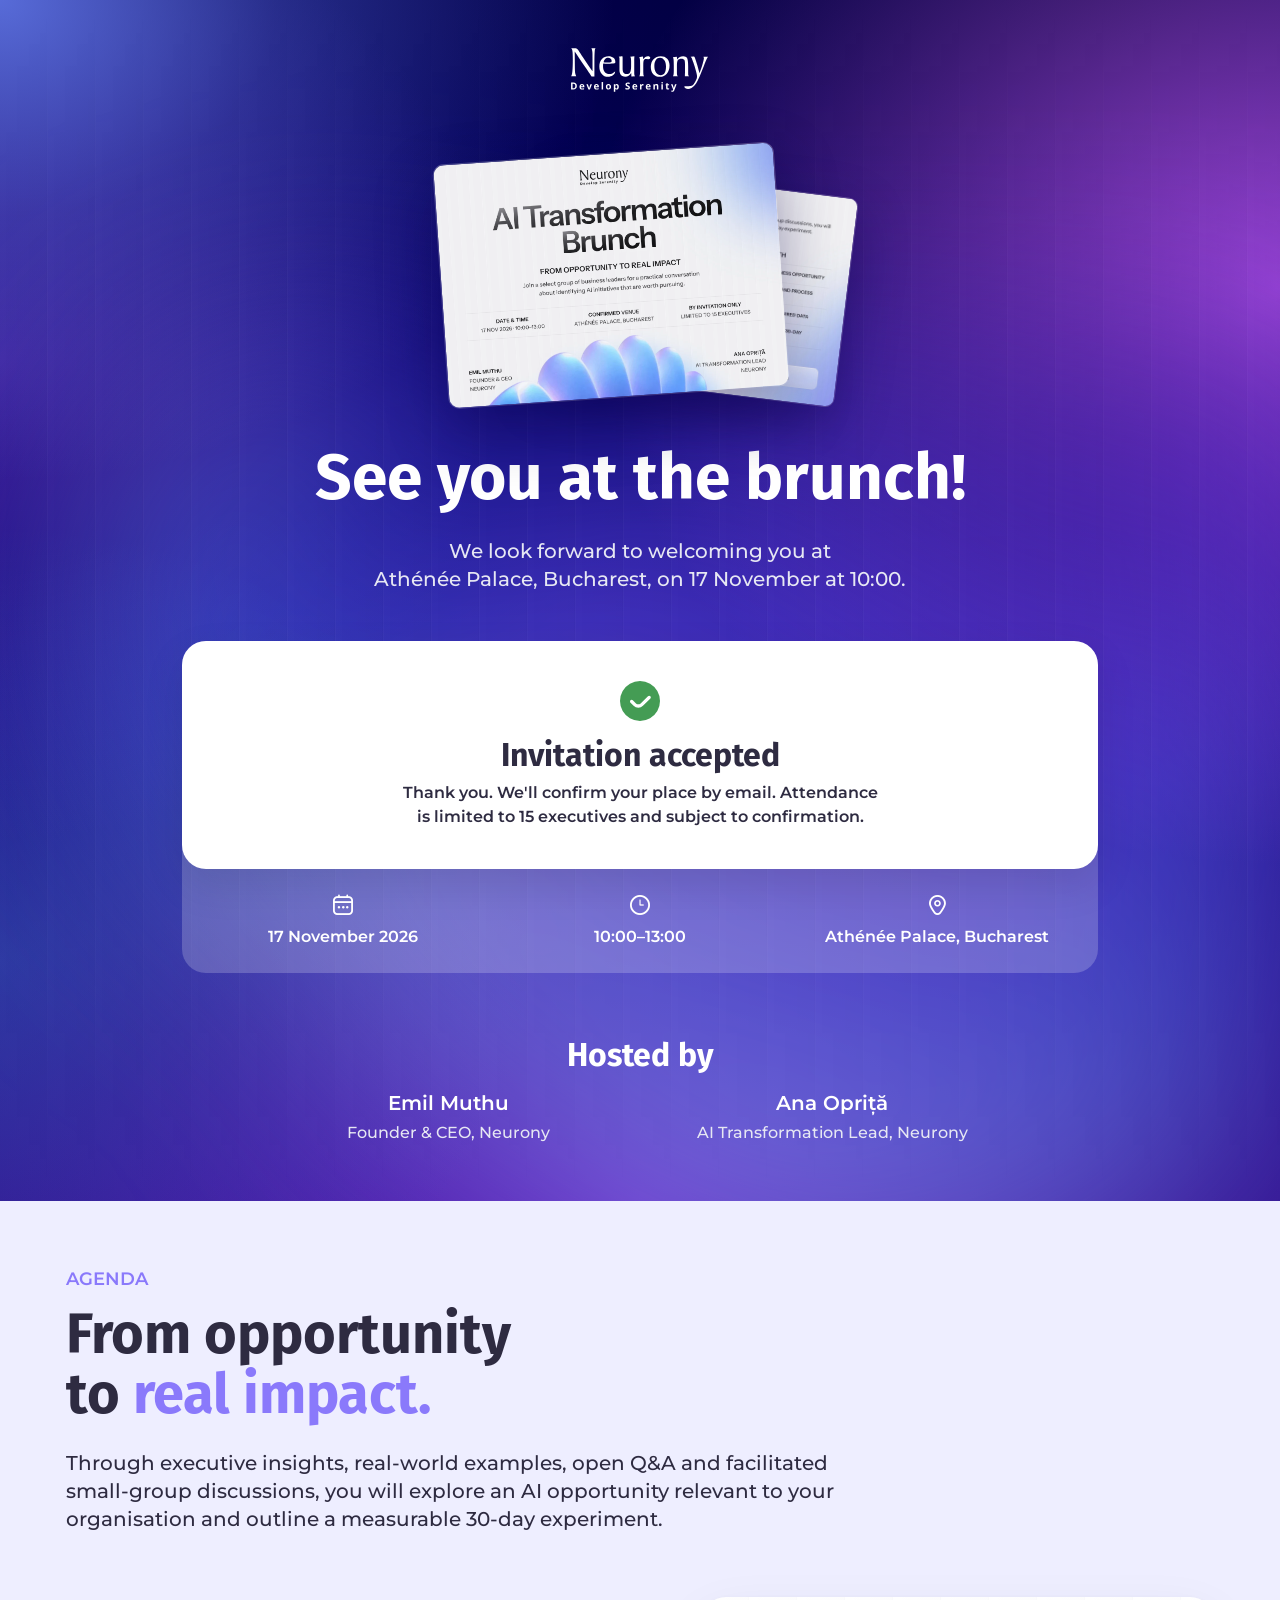
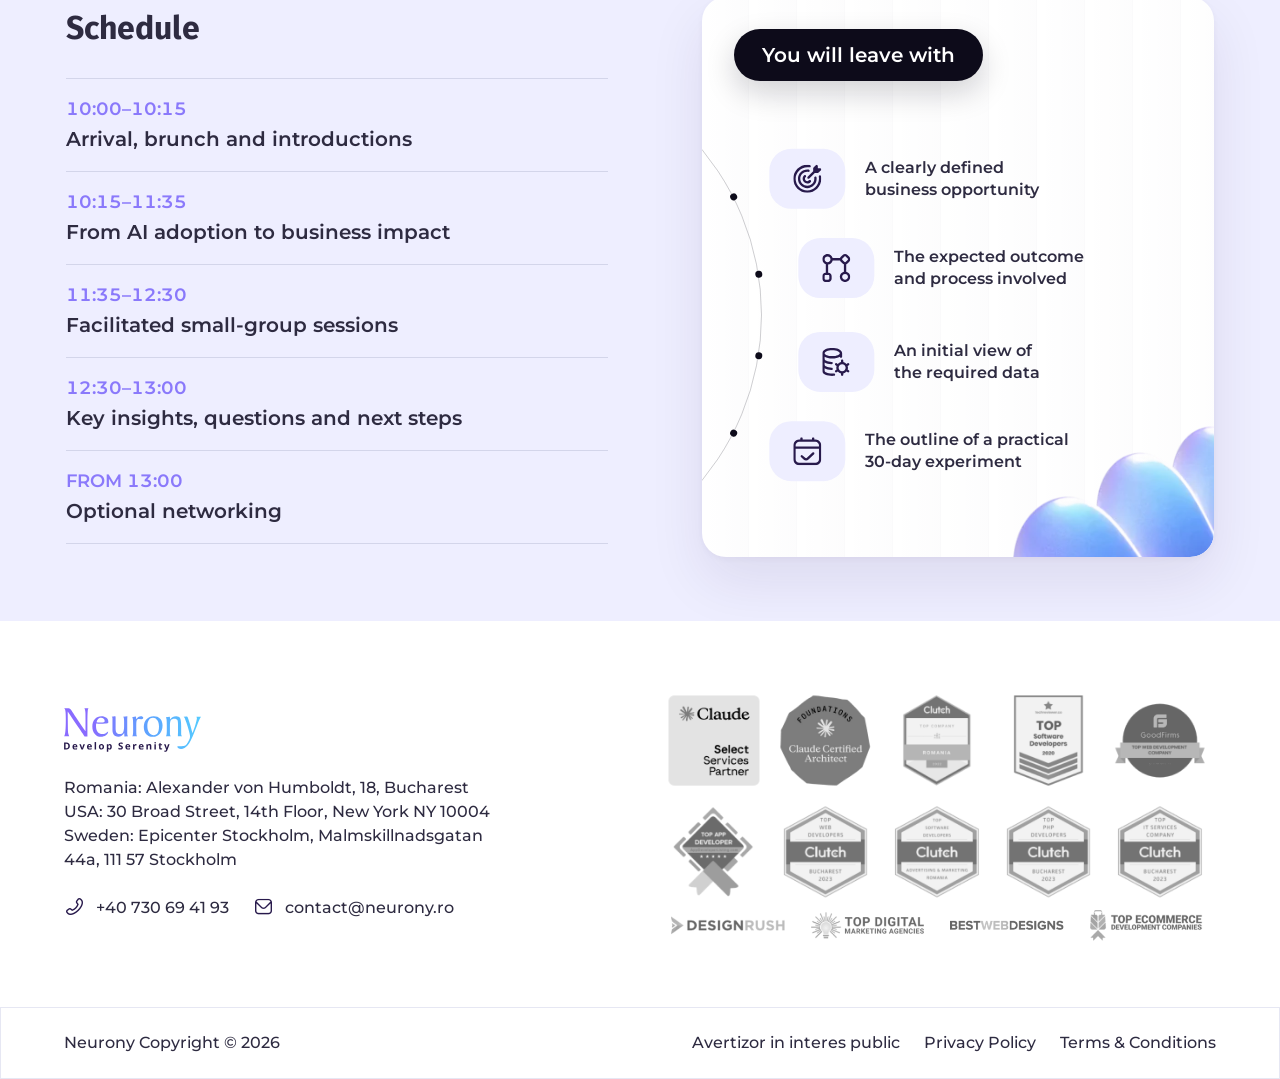
==== commit 1389fc97: "Update confirmation page copy from the revised design "See you at the brunch!" headline with the ven" ====
--- a/site/confirmed.html
+++ b/site/confirmed.html
@@ -33,8 +33,8 @@
 <img alt="" class="br-invite__page br-invite__page--front" src="img/brunch-invite-front.webp"/>
 </div>
 <div class="br-copy">
-<h1 class="nw-h1 nw-text-default">Accept your invitation</h1>
-<p class="nw-body-l-m nw-text-subtle br-copy__lead">Join a select group of business leaders for a practical conversation about identifying AI initiatives that are worth pursuing. Attendance is complimentary and limited to 15 executives.</p>
+<h1 class="nw-h1 nw-text-default">See you at the brunch!</h1>
+<p class="nw-body-l-m nw-text-subtle br-copy__lead">We look forward to welcoming you at <span class="br-nowrap">Athénée Palace,</span> Bucharest, on <span class="br-nowrap">17 November</span> at 10:00.</p>
 </div>
 <div class="br-cta" id="br-reserve">
 <div class="br-signup">
--- a/site/css/brunch.css
+++ b/site/css/brunch.css
@@ -47,6 +47,7 @@
 
 .br-copy { display: flex; flex-direction: column; align-items: center; gap: calc(24 * var(--s)); margin-top: calc(44 * var(--s)); max-width: 100%; }
 .br-copy__lead { max-width: calc(916 * var(--s)); text-wrap: balance; }
+.br-nowrap { white-space: nowrap; }
 
 /* reservation card, after the AI Readiness hero: white card on a frosted panel, note strip below */
 .br-cta { display: flex; flex-direction: column; width: calc(916 * var(--s)); max-width: 100%; margin-top: calc(48 * var(--s)); border-radius: calc(24 * var(--s)); background: var(--surface-overlay-strong, #ffffff33); text-align: left; }
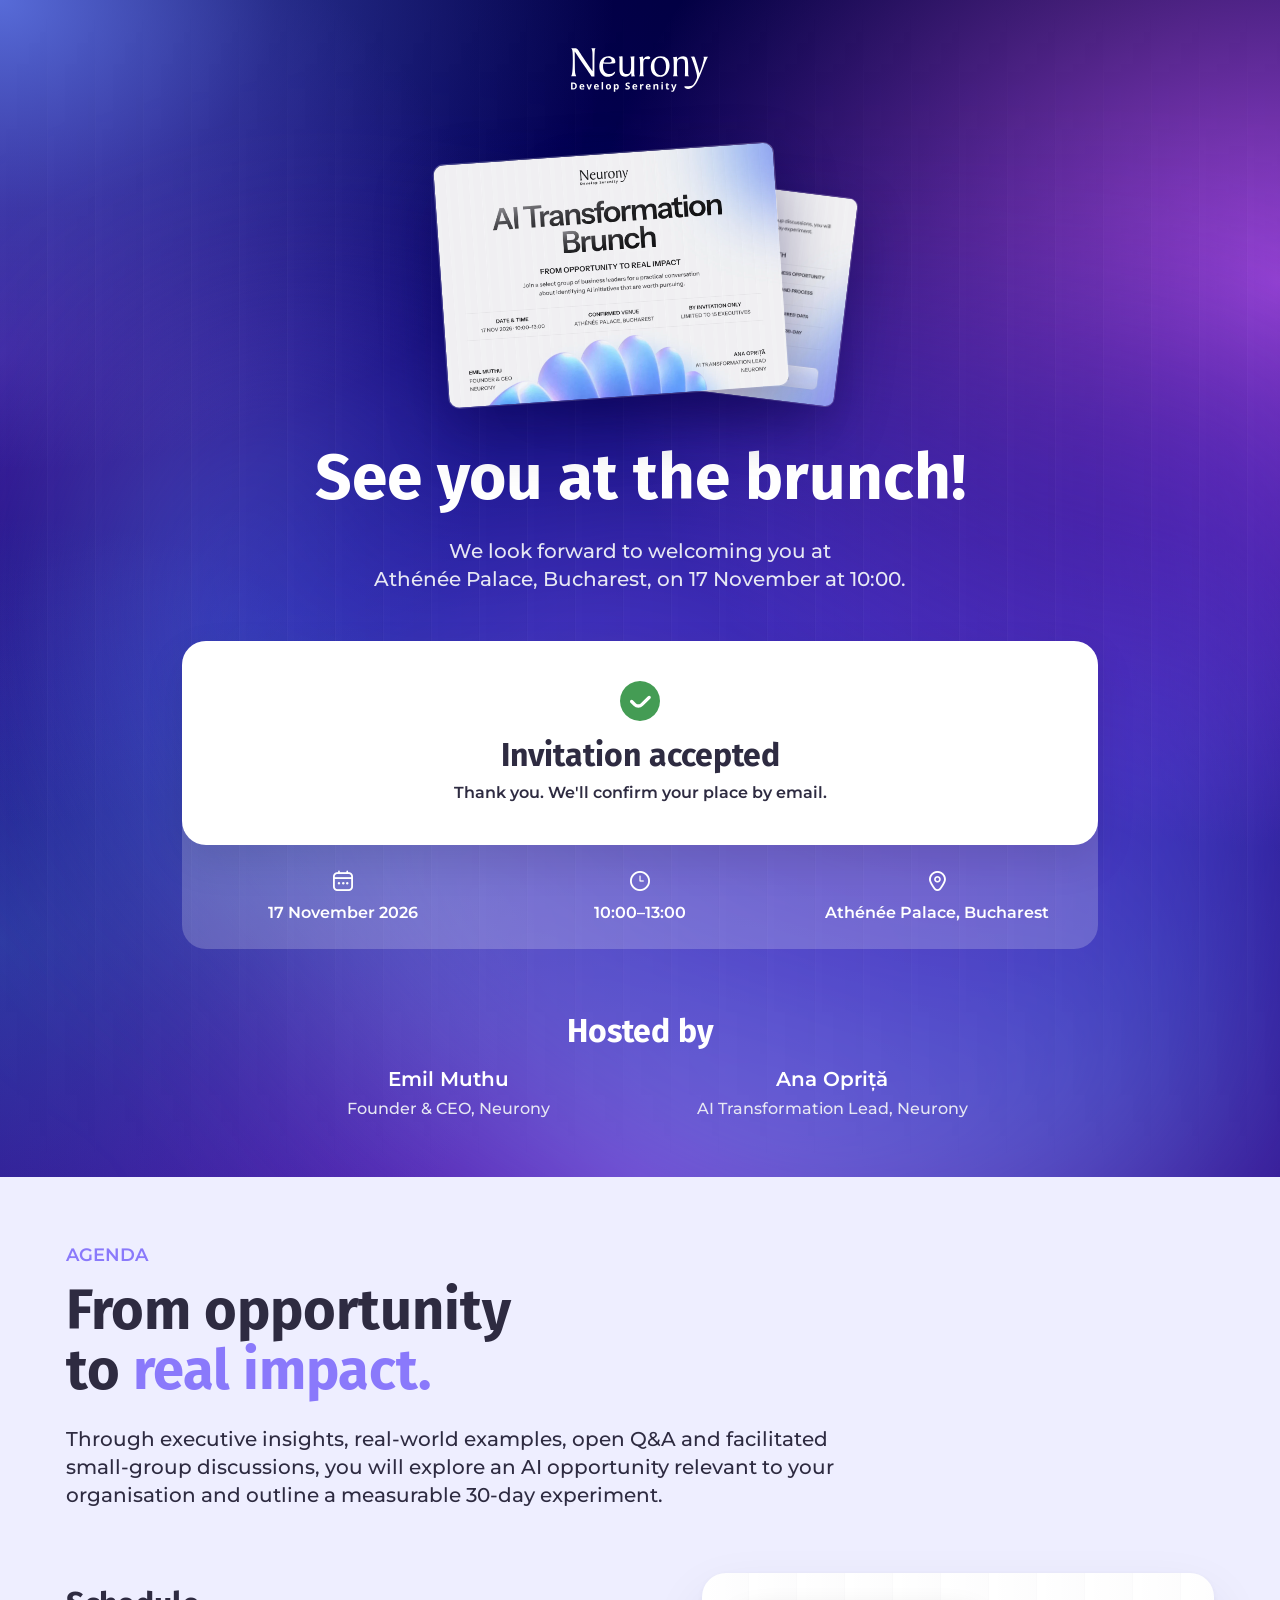
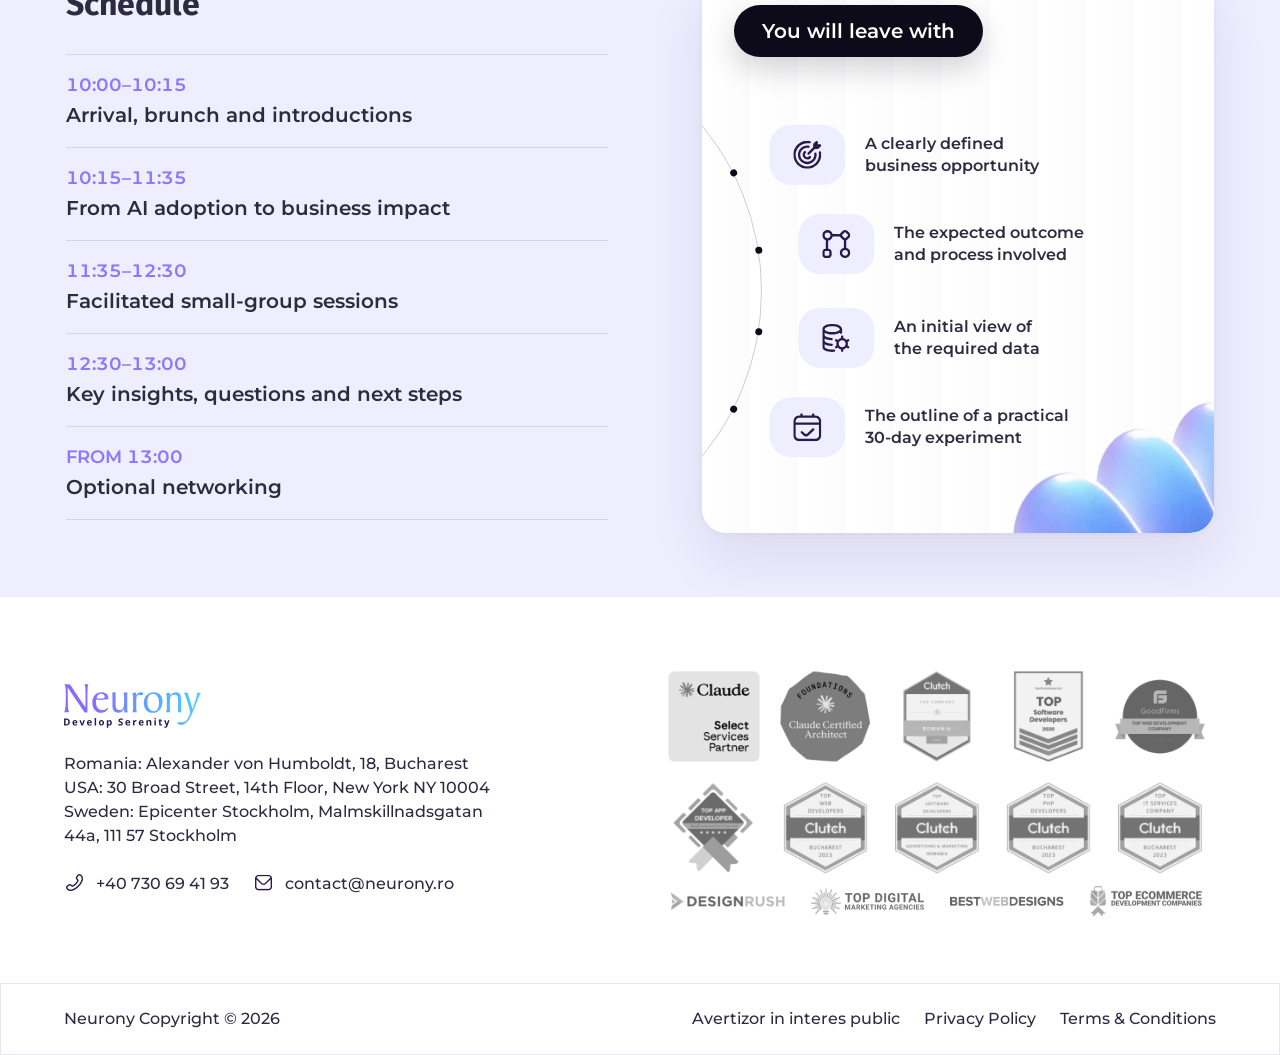
==== commit 62eddfe7: "Shorten the "Invitation accepted" message to match the design Co-Authored-By: Claude Opus 5.5 <norep" ====
--- a/site/confirmed.html
+++ b/site/confirmed.html
@@ -42,7 +42,7 @@
 <span class="br-done__icon"><svg aria-hidden="true" viewbox="0 0 300 300"><path d="M150 300Q109 300 74.5 280.0Q40 260 20.0 225.5Q0 191 0.0 150.0Q0 109 20.0 74.5Q40 40 74.5 20.0Q109 0 150.0 0.0Q191 0 225.5 20.0Q260 40 280.0 74.5Q300 109 300.0 150.0Q300 191 280.0 225.5Q260 260 225.5 280.0Q191 300 150 300ZM228 169 172 114Q158 100 137.5 100.0Q117 100 102 114L79 137Q75 141 75.0 146.0Q75 151 78.5 155.0Q82 159 87.5 159.0Q93 159 96 155L120 132Q127 125 137.0 125.0Q147 125 155 132L210 186Q214 190 219.0 190.0Q224 190 227.5 186.5Q231 183 231.0 177.5Q231 172 228 169Z" fill="currentColor" transform="matrix(1 0 0 -1 0 300)"></path></svg></span>
 <div class="br-signup__copy">
 <h2 class="nw-h3 nw-text-inverse">Invitation accepted</h2>
-<p class="nw-body-m nw-text-inverse">Thank you. We'll confirm your place by email. Attendance is limited to 15 executives and subject to confirmation.</p>
+<p class="nw-body-m nw-text-inverse">Thank you. We'll confirm your place by email.</p>
 </div>
 </div>
 </div>
--- a/site/css/brunch.css
+++ b/site/css/brunch.css
@@ -86,6 +86,7 @@
 
 /* accepted: centred stack, filled check on top, narrower text group */
 .br-done { display: flex; flex-direction: column; align-items: center; gap: calc(16 * var(--s)); text-align: center; padding: calc(8 * var(--s)) 0; }
+.br-done:focus { outline: none; } /* focused by script when it replaces the form; not a control */
 .br-done__icon { display: inline-flex; flex: none; color: var(--surface-accent-green, #449c54); }
 /* UIcons solid-rounded check-circle (fi-sr-check-circle), inlined because the system font ships only the regular set */
 .br-done__icon svg { display: block; width: calc(40 * var(--s)); height: calc(40 * var(--s)); }
